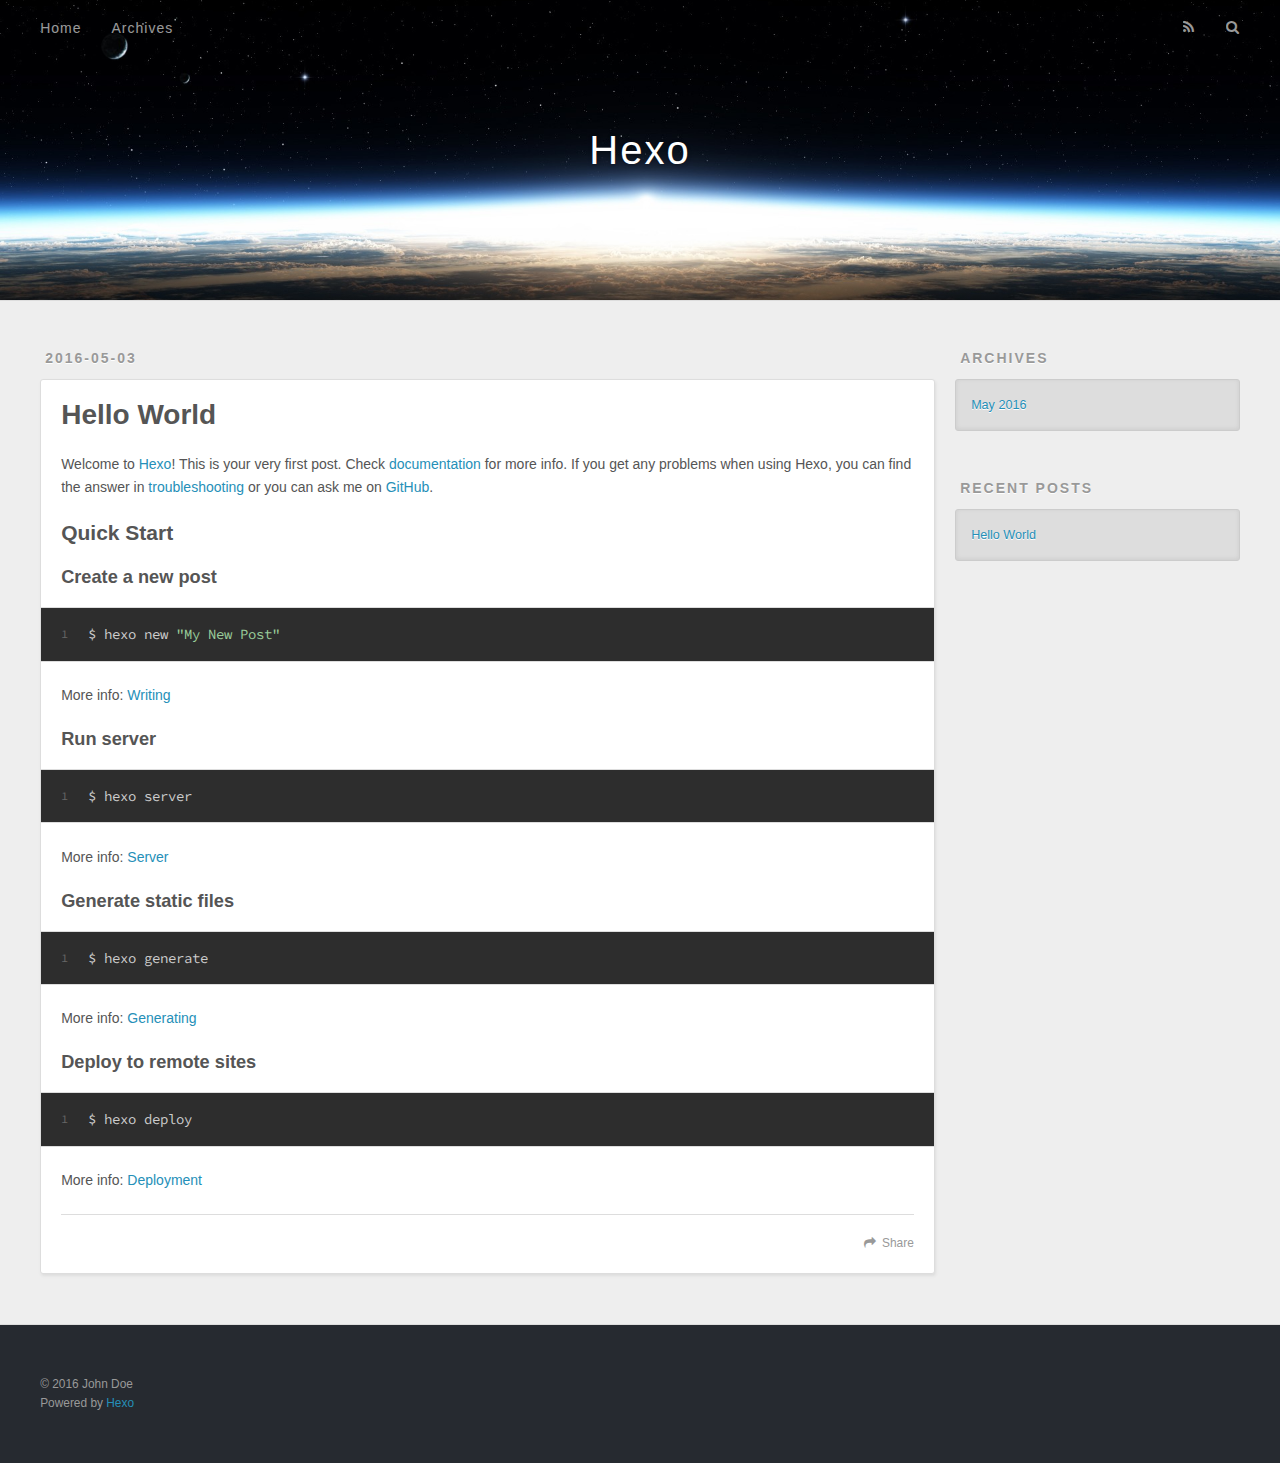
==== index.html @ de4b1669 "Site updated: 2016-05-03 13:38:06" ====
<!DOCTYPE html>
<html>
<head>
  <meta charset="utf-8">
  
  <title>Hexo</title>
  <meta name="viewport" content="width=device-width, initial-scale=1, maximum-scale=1">
  <meta name="description">
<meta property="og:type" content="website">
<meta property="og:title" content="Hexo">
<meta property="og:url" content="http://yoursite.com/index.html">
<meta property="og:site_name" content="Hexo">
<meta property="og:description">
<meta name="twitter:card" content="summary">
<meta name="twitter:title" content="Hexo">
<meta name="twitter:description">
  
    <link rel="alternate" href="/atom.xml" title="Hexo" type="application/atom+xml">
  
  
    <link rel="icon" href="/favicon.png">
  
  
    <link href="//fonts.googleapis.com/css?family=Source+Code+Pro" rel="stylesheet" type="text/css">
  
  <link rel="stylesheet" href="/css/style.css">
  

</head>

<body>
  <div id="container">
    <div id="wrap">
      <header id="header">
  <div id="banner"></div>
  <div id="header-outer" class="outer">
    <div id="header-title" class="inner">
      <h1 id="logo-wrap">
        <a href="/" id="logo">Hexo</a>
      </h1>
      
    </div>
    <div id="header-inner" class="inner">
      <nav id="main-nav">
        <a id="main-nav-toggle" class="nav-icon"></a>
        
          <a class="main-nav-link" href="/">Home</a>
        
          <a class="main-nav-link" href="/archives">Archives</a>
        
      </nav>
      <nav id="sub-nav">
        
          <a id="nav-rss-link" class="nav-icon" href="/atom.xml" title="RSS Feed"></a>
        
        <a id="nav-search-btn" class="nav-icon" title="Search"></a>
      </nav>
      <div id="search-form-wrap">
        <form action="//google.com/search" method="get" accept-charset="UTF-8" class="search-form"><input type="search" name="q" results="0" class="search-form-input" placeholder="Search"><button type="submit" class="search-form-submit">&#xF002;</button><input type="hidden" name="sitesearch" value="http://yoursite.com"></form>
      </div>
    </div>
  </div>
</header>
      <div class="outer">
        <section id="main">
  
    <article id="post-hello-world" class="article article-type-post" itemscope itemprop="blogPost">
  <div class="article-meta">
    <a href="/2016/05/03/hello-world/" class="article-date">
  <time datetime="2016-05-03T05:13:26.356Z" itemprop="datePublished">2016-05-03</time>
</a>
    
  </div>
  <div class="article-inner">
    
    
      <header class="article-header">
        
  
    <h1 itemprop="name">
      <a class="article-title" href="/2016/05/03/hello-world/">Hello World</a>
    </h1>
  

      </header>
    
    <div class="article-entry" itemprop="articleBody">
      
        <p>Welcome to <a href="https://hexo.io/" target="_blank" rel="external">Hexo</a>! This is your very first post. Check <a href="https://hexo.io/docs/" target="_blank" rel="external">documentation</a> for more info. If you get any problems when using Hexo, you can find the answer in <a href="https://hexo.io/docs/troubleshooting.html" target="_blank" rel="external">troubleshooting</a> or you can ask me on <a href="https://github.com/hexojs/hexo/issues" target="_blank" rel="external">GitHub</a>.</p>
<h2 id="Quick-Start"><a href="#Quick-Start" class="headerlink" title="Quick Start"></a>Quick Start</h2><h3 id="Create-a-new-post"><a href="#Create-a-new-post" class="headerlink" title="Create a new post"></a>Create a new post</h3><figure class="highlight bash"><table><tr><td class="gutter"><pre><span class="line">1</span><br></pre></td><td class="code"><pre><span class="line">$ hexo new <span class="string">"My New Post"</span></span><br></pre></td></tr></table></figure>
<p>More info: <a href="https://hexo.io/docs/writing.html" target="_blank" rel="external">Writing</a></p>
<h3 id="Run-server"><a href="#Run-server" class="headerlink" title="Run server"></a>Run server</h3><figure class="highlight bash"><table><tr><td class="gutter"><pre><span class="line">1</span><br></pre></td><td class="code"><pre><span class="line">$ hexo server</span><br></pre></td></tr></table></figure>
<p>More info: <a href="https://hexo.io/docs/server.html" target="_blank" rel="external">Server</a></p>
<h3 id="Generate-static-files"><a href="#Generate-static-files" class="headerlink" title="Generate static files"></a>Generate static files</h3><figure class="highlight bash"><table><tr><td class="gutter"><pre><span class="line">1</span><br></pre></td><td class="code"><pre><span class="line">$ hexo generate</span><br></pre></td></tr></table></figure>
<p>More info: <a href="https://hexo.io/docs/generating.html" target="_blank" rel="external">Generating</a></p>
<h3 id="Deploy-to-remote-sites"><a href="#Deploy-to-remote-sites" class="headerlink" title="Deploy to remote sites"></a>Deploy to remote sites</h3><figure class="highlight bash"><table><tr><td class="gutter"><pre><span class="line">1</span><br></pre></td><td class="code"><pre><span class="line">$ hexo deploy</span><br></pre></td></tr></table></figure>
<p>More info: <a href="https://hexo.io/docs/deployment.html" target="_blank" rel="external">Deployment</a></p>

      
    </div>
    <footer class="article-footer">
      <a data-url="http://yoursite.com/2016/05/03/hello-world/" data-id="cinr07ff50000b0r28ou598ho" class="article-share-link">Share</a>
      
      
    </footer>
  </div>
  
</article>


  

</section>
        
          <aside id="sidebar">
  
    

  
    

  
    
  
    
  <div class="widget-wrap">
    <h3 class="widget-title">Archives</h3>
    <div class="widget">
      <ul class="archive-list"><li class="archive-list-item"><a class="archive-list-link" href="/archives/2016/05/">May 2016</a></li></ul>
    </div>
  </div>


  
    
  <div class="widget-wrap">
    <h3 class="widget-title">Recent Posts</h3>
    <div class="widget">
      <ul>
        
          <li>
            <a href="/2016/05/03/hello-world/">Hello World</a>
          </li>
        
      </ul>
    </div>
  </div>

  
</aside>
        
      </div>
      <footer id="footer">
  
  <div class="outer">
    <div id="footer-info" class="inner">
      &copy; 2016 John Doe<br>
      Powered by <a href="http://hexo.io/" target="_blank">Hexo</a>
    </div>
  </div>
</footer>
    </div>
    <nav id="mobile-nav">
  
    <a href="/" class="mobile-nav-link">Home</a>
  
    <a href="/archives" class="mobile-nav-link">Archives</a>
  
</nav>
    

<script src="//ajax.googleapis.com/ajax/libs/jquery/2.0.3/jquery.min.js"></script>


  <link rel="stylesheet" href="/fancybox/jquery.fancybox.css">
  <script src="/fancybox/jquery.fancybox.pack.js"></script>


<script src="/js/script.js"></script>

  </div>
</body>
</html>
---- css/style.css ----
body {
  width: 100%;
}
body:before,
body:after {
  content: "";
  display: table;
}
body:after {
  clear: both;
}
html,
body,
div,
span,
applet,
object,
iframe,
h1,
h2,
h3,
h4,
h5,
h6,
p,
blockquote,
pre,
a,
abbr,
acronym,
address,
big,
cite,
code,
del,
dfn,
em,
img,
ins,
kbd,
q,
s,
samp,
small,
strike,
strong,
sub,
sup,
tt,
var,
dl,
dt,
dd,
ol,
ul,
li,
fieldset,
form,
label,
legend,
table,
caption,
tbody,
tfoot,
thead,
tr,
th,
td {
  margin: 0;
  padding: 0;
  border: 0;
  outline: 0;
  font-weight: inherit;
  font-style: inherit;
  font-family: inherit;
  font-size: 100%;
  vertical-align: baseline;
}
body {
  line-height: 1;
  color: #000;
  background: #fff;
}
ol,
ul {
  list-style: none;
}
table {
  border-collapse: separate;
  border-spacing: 0;
  vertical-align: middle;
}
caption,
th,
td {
  text-align: left;
  font-weight: normal;
  vertical-align: middle;
}
a img {
  border: none;
}
input,
button {
  margin: 0;
  padding: 0;
}
input::-moz-focus-inner,
button::-moz-focus-inner {
  border: 0;
  padding: 0;
}
@font-face {
  font-family: FontAwesome;
  font-style: normal;
  font-weight: normal;
  src: url("fonts/fontawesome-webfont.eot?v=#4.0.3");
  src: url("fonts/fontawesome-webfont.eot?#iefix&v=#4.0.3") format("embedded-opentype"), url("fonts/fontawesome-webfont.woff?v=#4.0.3") format("woff"), url("fonts/fontawesome-webfont.ttf?v=#4.0.3") format("truetype"), url("fonts/fontawesome-webfont.svg#fontawesomeregular?v=#4.0.3") format("svg");
}
html,
body,
#container {
  height: 100%;
}
body {
  background: #eee;
  font: 14px "Helvetica Neue", Helvetica, Arial, sans-serif;
  -webkit-text-size-adjust: 100%;
}
.outer {
  max-width: 1220px;
  margin: 0 auto;
  padding: 0 20px;
}
.outer:before,
.outer:after {
  content: "";
  display: table;
}
.outer:after {
  clear: both;
}
.inner {
  display: inline;
  float: left;
  width: 98.33333333333333%;
  margin: 0 0.833333333333333%;
}
.left,
.alignleft {
  float: left;
}
.right,
.alignright {
  float: right;
}
.clear {
  clear: both;
}
#container {
  position: relative;
}
.mobile-nav-on {
  overflow: hidden;
}
#wrap {
  height: 100%;
  width: 100%;
  position: absolute;
  top: 0;
  left: 0;
  -webkit-transition: 0.2s ease-out;
  -moz-transition: 0.2s ease-out;
  -ms-transition: 0.2s ease-out;
  transition: 0.2s ease-out;
  z-index: 1;
  background: #eee;
}
.mobile-nav-on #wrap {
  left: 280px;
}
@media screen and (min-width: 768px) {
  #main {
    display: inline;
    float: left;
    width: 73.33333333333333%;
    margin: 0 0.833333333333333%;
  }
}
.article-date,
.article-category-link,
.archive-year,
.widget-title {
  text-decoration: none;
  text-transform: uppercase;
  letter-spacing: 2px;
  color: #999;
  margin-bottom: 1em;
  margin-left: 5px;
  line-height: 1em;
  text-shadow: 0 1px #fff;
  font-weight: bold;
}
.article-inner,
.archive-article-inner {
  background: #fff;
  -webkit-box-shadow: 1px 2px 3px #ddd;
  box-shadow: 1px 2px 3px #ddd;
  border: 1px solid #ddd;
  -webkit-border-radius: 3px;
  border-radius: 3px;
}
.article-entry h1,
.widget h1 {
  font-size: 2em;
}
.article-entry h2,
.widget h2 {
  font-size: 1.5em;
}
.article-entry h3,
.widget h3 {
  font-size: 1.3em;
}
.article-entry h4,
.widget h4 {
  font-size: 1.2em;
}
.article-entry h5,
.widget h5 {
  font-size: 1em;
}
.article-entry h6,
.widget h6 {
  font-size: 1em;
  color: #999;
}
.article-entry hr,
.widget hr {
  border: 1px dashed #ddd;
}
.article-entry strong,
.widget strong {
  font-weight: bold;
}
.article-entry em,
.widget em,
.article-entry cite,
.widget cite {
  font-style: italic;
}
.article-entry sup,
.widget sup,
.article-entry sub,
.widget sub {
  font-size: 0.75em;
  line-height: 0;
  position: relative;
  vertical-align: baseline;
}
.article-entry sup,
.widget sup {
  top: -0.5em;
}
.article-entry sub,
.widget sub {
  bottom: -0.2em;
}
.article-entry small,
.widget small {
  font-size: 0.85em;
}
.article-entry acronym,
.widget acronym,
.article-entry abbr,
.widget abbr {
  border-bottom: 1px dotted;
}
.article-entry ul,
.widget ul,
.article-entry ol,
.widget ol,
.article-entry dl,
.widget dl {
  margin: 0 20px;
  line-height: 1.6em;
}
.article-entry ul ul,
.widget ul ul,
.article-entry ol ul,
.widget ol ul,
.article-entry ul ol,
.widget ul ol,
.article-entry ol ol,
.widget ol ol {
  margin-top: 0;
  margin-bottom: 0;
}
.article-entry ul,
.widget ul {
  list-style: disc;
}
.article-entry ol,
.widget ol {
  list-style: decimal;
}
.article-entry dt,
.widget dt {
  font-weight: bold;
}
#header {
  height: 300px;
  position: relative;
  border-bottom: 1px solid #ddd;
}
#header:before,
#header:after {
  content: "";
  position: absolute;
  left: 0;
  right: 0;
  height: 40px;
}
#header:before {
  top: 0;
  background: -webkit-linear-gradient(rgba(0,0,0,0.2), transparent);
  background: -moz-linear-gradient(rgba(0,0,0,0.2), transparent);
  background: -ms-linear-gradient(rgba(0,0,0,0.2), transparent);
  background: linear-gradient(rgba(0,0,0,0.2), transparent);
}
#header:after {
  bottom: 0;
  background: -webkit-linear-gradient(transparent, rgba(0,0,0,0.2));
  background: -moz-linear-gradient(transparent, rgba(0,0,0,0.2));
  background: -ms-linear-gradient(transparent, rgba(0,0,0,0.2));
  background: linear-gradient(transparent, rgba(0,0,0,0.2));
}
#header-outer {
  height: 100%;
  position: relative;
}
#header-inner {
  position: relative;
  overflow: hidden;
}
#banner {
  position: absolute;
  top: 0;
  left: 0;
  width: 100%;
  height: 100%;
  background: url("images/banner.jpg") center #000;
  -webkit-background-size: cover;
  -moz-background-size: cover;
  background-size: cover;
  z-index: -1;
}
#header-title {
  text-align: center;
  height: 40px;
  position: absolute;
  top: 50%;
  left: 0;
  margin-top: -20px;
}
#logo,
#subtitle {
  text-decoration: none;
  color: #fff;
  font-weight: 300;
  text-shadow: 0 1px 4px rgba(0,0,0,0.3);
}
#logo {
  font-size: 40px;
  line-height: 40px;
  letter-spacing: 2px;
}
#subtitle {
  font-size: 16px;
  line-height: 16px;
  letter-spacing: 1px;
}
#subtitle-wrap {
  margin-top: 16px;
}
#main-nav {
  float: left;
  margin-left: -15px;
}
.nav-icon,
.main-nav-link {
  float: left;
  color: #fff;
  opacity: 0.6;
  text-decoration: none;
  text-shadow: 0 1px rgba(0,0,0,0.2);
  -webkit-transition: opacity 0.2s;
  -moz-transition: opacity 0.2s;
  -ms-transition: opacity 0.2s;
  transition: opacity 0.2s;
  display: block;
  padding: 20px 15px;
}
.nav-icon:hover,
.main-nav-link:hover {
  opacity: 1;
}
.nav-icon {
  font-family: FontAwesome;
  text-align: center;
  font-size: 14px;
  width: 14px;
  height: 14px;
  padding: 20px 15px;
  position: relative;
  cursor: pointer;
}
.main-nav-link {
  font-weight: 300;
  letter-spacing: 1px;
}
@media screen and (max-width: 479px) {
  .main-nav-link {
    display: none;
  }
}
#main-nav-toggle {
  display: none;
}
#main-nav-toggle:before {
  content: "\f0c9";
}
@media screen and (max-width: 479px) {
  #main-nav-toggle {
    display: block;
  }
}
#sub-nav {
  float: right;
  margin-right: -15px;
}
#nav-rss-link:before {
  content: "\f09e";
}
#nav-search-btn:before {
  content: "\f002";
}
#search-form-wrap {
  position: absolute;
  top: 15px;
  width: 150px;
  height: 30px;
  right: -150px;
  opacity: 0;
  -webkit-transition: 0.2s ease-out;
  -moz-transition: 0.2s ease-out;
  -ms-transition: 0.2s ease-out;
  transition: 0.2s ease-out;
}
#search-form-wrap.on {
  opacity: 1;
  right: 0;
}
@media screen and (max-width: 479px) {
  #search-form-wrap {
    width: 100%;
    right: -100%;
  }
}
.search-form {
  position: absolute;
  top: 0;
  left: 0;
  right: 0;
  background: #fff;
  padding: 5px 15px;
  -webkit-border-radius: 15px;
  border-radius: 15px;
  -webkit-box-shadow: 0 0 10px rgba(0,0,0,0.3);
  box-shadow: 0 0 10px rgba(0,0,0,0.3);
}
.search-form-input {
  border: none;
  background: none;
  color: #555;
  width: 100%;
  font: 13px "Helvetica Neue", Helvetica, Arial, sans-serif;
  outline: none;
}
.search-form-input::-webkit-search-results-decoration,
.search-form-input::-webkit-search-cancel-button {
  -webkit-appearance: none;
}
.search-form-submit {
  position: absolute;
  top: 50%;
  right: 10px;
  margin-top: -7px;
  font: 13px FontAwesome;
  border: none;
  background: none;
  color: #bbb;
  cursor: pointer;
}
.search-form-submit:hover,
.search-form-submit:focus {
  color: #777;
}
.article {
  margin: 50px 0;
}
.article-inner {
  overflow: hidden;
}
.article-meta:before,
.article-meta:after {
  content: "";
  display: table;
}
.article-meta:after {
  clear: both;
}
.article-date {
  float: left;
}
.article-category {
  float: left;
  line-height: 1em;
  color: #ccc;
  text-shadow: 0 1px #fff;
  margin-left: 8px;
}
.article-category:before {
  content: "\2022";
}
.article-category-link {
  margin: 0 12px 1em;
}
.article-header {
  padding: 20px 20px 0;
}
.article-title {
  text-decoration: none;
  font-size: 2em;
  font-weight: bold;
  color: #555;
  line-height: 1.1em;
  -webkit-transition: color 0.2s;
  -moz-transition: color 0.2s;
  -ms-transition: color 0.2s;
  transition: color 0.2s;
}
a.article-title:hover {
  color: #258fb8;
}
.article-entry {
  color: #555;
  padding: 0 20px;
}
.article-entry:before,
.article-entry:after {
  content: "";
  display: table;
}
.article-entry:after {
  clear: both;
}
.article-entry p,
.article-entry table {
  line-height: 1.6em;
  margin: 1.6em 0;
}
.article-entry h1,
.article-entry h2,
.article-entry h3,
.article-entry h4,
.article-entry h5,
.article-entry h6 {
  font-weight: bold;
}
.article-entry h1,
.article-entry h2,
.article-entry h3,
.article-entry h4,
.article-entry h5,
.article-entry h6 {
  line-height: 1.1em;
  margin: 1.1em 0;
}
.article-entry a {
  color: #258fb8;
  text-decoration: none;
}
.article-entry a:hover {
  text-decoration: underline;
}
.article-entry ul,
.article-entry ol,
.article-entry dl {
  margin-top: 1.6em;
  margin-bottom: 1.6em;
}
.article-entry img,
.article-entry video {
  max-width: 100%;
  height: auto;
  display: block;
  margin: auto;
}
.article-entry iframe {
  border: none;
}
.article-entry table {
  width: 100%;
  border-collapse: collapse;
  border-spacing: 0;
}
.article-entry th {
  font-weight: bold;
  border-bottom: 3px solid #ddd;
  padding-bottom: 0.5em;
}
.article-entry td {
  border-bottom: 1px solid #ddd;
  padding: 10px 0;
}
.article-entry blockquote {
  font-family: Georgia, "Times New Roman", serif;
  font-size: 1.4em;
  margin: 1.6em 20px;
  text-align: center;
}
.article-entry blockquote footer {
  font-size: 14px;
  margin: 1.6em 0;
  font-family: "Helvetica Neue", Helvetica, Arial, sans-serif;
}
.article-entry blockquote footer cite:before {
  content: "—";
  padding: 0 0.5em;
}
.article-entry .pullquote {
  text-align: left;
  width: 45%;
  margin: 0;
}
.article-entry .pullquote.left {
  margin-left: 0.5em;
  margin-right: 1em;
}
.article-entry .pullquote.right {
  margin-right: 0.5em;
  margin-left: 1em;
}
.article-entry .caption {
  color: #999;
  display: block;
  font-size: 0.9em;
  margin-top: 0.5em;
  position: relative;
  text-align: center;
}
.article-entry .video-container {
  position: relative;
  padding-top: 56.25%;
  height: 0;
  overflow: hidden;
}
.article-entry .video-container iframe,
.article-entry .video-container object,
.article-entry .video-container embed {
  position: absolute;
  top: 0;
  left: 0;
  width: 100%;
  height: 100%;
  margin-top: 0;
}
.article-more-link a {
  display: inline-block;
  line-height: 1em;
  padding: 6px 15px;
  -webkit-border-radius: 15px;
  border-radius: 15px;
  background: #eee;
  color: #999;
  text-shadow: 0 1px #fff;
  text-decoration: none;
}
.article-more-link a:hover {
  background: #258fb8;
  color: #fff;
  text-decoration: none;
  text-shadow: 0 1px #1e7293;
}
.article-footer {
  font-size: 0.85em;
  line-height: 1.6em;
  border-top: 1px solid #ddd;
  padding-top: 1.6em;
  margin: 0 20px 20px;
}
.article-footer:before,
.article-footer:after {
  content: "";
  display: table;
}
.article-footer:after {
  clear: both;
}
.article-footer a {
  color: #999;
  text-decoration: none;
}
.article-footer a:hover {
  color: #555;
}
.article-tag-list-item {
  float: left;
  margin-right: 10px;
}
.article-tag-list-link:before {
  content: "#";
}
.article-comment-link {
  float: right;
}
.article-comment-link:before {
  content: "\f075";
  font-family: FontAwesome;
  padding-right: 8px;
}
.article-share-link {
  cursor: pointer;
  float: right;
  margin-left: 20px;
}
.article-share-link:before {
  content: "\f064";
  font-family: FontAwesome;
  padding-right: 6px;
}
#article-nav {
  position: relative;
}
#article-nav:before,
#article-nav:after {
  content: "";
  display: table;
}
#article-nav:after {
  clear: both;
}
@media screen and (min-width: 768px) {
  #article-nav {
    margin: 50px 0;
  }
  #article-nav:before {
    width: 8px;
    height: 8px;
    position: absolute;
    top: 50%;
    left: 50%;
    margin-top: -4px;
    margin-left: -4px;
    content: "";
    -webkit-border-radius: 50%;
    border-radius: 50%;
    background: #ddd;
    -webkit-box-shadow: 0 1px 2px #fff;
    box-shadow: 0 1px 2px #fff;
  }
}
.article-nav-link-wrap {
  text-decoration: none;
  text-shadow: 0 1px #fff;
  color: #999;
  -webkit-box-sizing: border-box;
  -moz-box-sizing: border-box;
  box-sizing: border-box;
  margin-top: 50px;
  text-align: center;
  display: block;
}
.article-nav-link-wrap:hover {
  color: #555;
}
@media screen and (min-width: 768px) {
  .article-nav-link-wrap {
    width: 50%;
    margin-top: 0;
  }
}
@media screen and (min-width: 768px) {
  #article-nav-newer {
    float: left;
    text-align: right;
    padding-right: 20px;
  }
}
@media screen and (min-width: 768px) {
  #article-nav-older {
    float: right;
    text-align: left;
    padding-left: 20px;
  }
}
.article-nav-caption {
  text-transform: uppercase;
  letter-spacing: 2px;
  color: #ddd;
  line-height: 1em;
  font-weight: bold;
}
#article-nav-newer .article-nav-caption {
  margin-right: -2px;
}
.article-nav-title {
  font-size: 0.85em;
  line-height: 1.6em;
  margin-top: 0.5em;
}
.article-share-box {
  position: absolute;
  display: none;
  background: #fff;
  -webkit-box-shadow: 1px 2px 10px rgba(0,0,0,0.2);
  box-shadow: 1px 2px 10px rgba(0,0,0,0.2);
  -webkit-border-radius: 3px;
  border-radius: 3px;
  margin-left: -145px;
  overflow: hidden;
  z-index: 1;
}
.article-share-box.on {
  display: block;
}
.article-share-input {
  width: 100%;
  background: none;
  -webkit-box-sizing: border-box;
  -moz-box-sizing: border-box;
  box-sizing: border-box;
  font: 14px "Helvetica Neue", Helvetica, Arial, sans-serif;
  padding: 0 15px;
  color: #555;
  outline: none;
  border: 1px solid #ddd;
  -webkit-border-radius: 3px 3px 0 0;
  border-radius: 3px 3px 0 0;
  height: 36px;
  line-height: 36px;
}
.article-share-links {
  background: #eee;
}
.article-share-links:before,
.article-share-links:after {
  content: "";
  display: table;
}
.article-share-links:after {
  clear: both;
}
.article-share-twitter,
.article-share-facebook,
.article-share-pinterest,
.article-share-google {
  width: 50px;
  height: 36px;
  display: block;
  float: left;
  position: relative;
  color: #999;
  text-shadow: 0 1px #fff;
}
.article-share-twitter:before,
.article-share-facebook:before,
.article-share-pinterest:before,
.article-share-google:before {
  font-size: 20px;
  font-family: FontAwesome;
  width: 20px;
  height: 20px;
  position: absolute;
  top: 50%;
  left: 50%;
  margin-top: -10px;
  margin-left: -10px;
  text-align: center;
}
.article-share-twitter:hover,
.article-share-facebook:hover,
.article-share-pinterest:hover,
.article-share-google:hover {
  color: #fff;
}
.article-share-twitter:before {
  content: "\f099";
}
.article-share-twitter:hover {
  background: #00aced;
  text-shadow: 0 1px #008abe;
}
.article-share-facebook:before {
  content: "\f09a";
}
.article-share-facebook:hover {
  background: #3b5998;
  text-shadow: 0 1px #2f477a;
}
.article-share-pinterest:before {
  content: "\f0d2";
}
.article-share-pinterest:hover {
  background: #cb2027;
  text-shadow: 0 1px #a21a1f;
}
.article-share-google:before {
  content: "\f0d5";
}
.article-share-google:hover {
  background: #dd4b39;
  text-shadow: 0 1px #be3221;
}
.article-gallery {
  background: #000;
  position: relative;
}
.article-gallery-photos {
  position: relative;
  overflow: hidden;
}
.article-gallery-img {
  display: none;
  max-width: 100%;
}
.article-gallery-img:first-child {
  display: block;
}
.article-gallery-img.loaded {
  position: absolute;
  display: block;
}
.article-gallery-img img {
  display: block;
  max-width: 100%;
  margin: 0 auto;
}
#comments {
  background: #fff;
  -webkit-box-shadow: 1px 2px 3px #ddd;
  box-shadow: 1px 2px 3px #ddd;
  padding: 20px;
  border: 1px solid #ddd;
  -webkit-border-radius: 3px;
  border-radius: 3px;
  margin: 50px 0;
}
#comments a {
  color: #258fb8;
}
.archives-wrap {
  margin: 50px 0;
}
.archives:before,
.archives:after {
  content: "";
  display: table;
}
.archives:after {
  clear: both;
}
.archive-year-wrap {
  margin-bottom: 1em;
}
.archives {
  -webkit-column-gap: 10px;
  -moz-column-gap: 10px;
  column-gap: 10px;
}
@media screen and (min-width: 480px) and (max-width: 767px) {
  .archives {
    -webkit-column-count: 2;
    -moz-column-count: 2;
    column-count: 2;
  }
}
@media screen and (min-width: 768px) {
  .archives {
    -webkit-column-count: 3;
    -moz-column-count: 3;
    column-count: 3;
  }
}
.archive-article {
  -webkit-column-break-inside: avoid;
  page-break-inside: avoid;
  overflow: hidden;
  break-inside: avoid-column;
}
.archive-article-inner {
  padding: 10px;
  margin-bottom: 15px;
}
.archive-article-title {
  text-decoration: none;
  font-weight: bold;
  color: #555;
  -webkit-transition: color 0.2s;
  -moz-transition: color 0.2s;
  -ms-transition: color 0.2s;
  transition: color 0.2s;
  line-height: 1.6em;
}
.archive-article-title:hover {
  color: #258fb8;
}
.archive-article-footer {
  margin-top: 1em;
}
.archive-article-date {
  color: #999;
  text-decoration: none;
  font-size: 0.85em;
  line-height: 1em;
  margin-bottom: 0.5em;
  display: block;
}
#page-nav {
  margin: 50px auto;
  background: #fff;
  -webkit-box-shadow: 1px 2px 3px #ddd;
  box-shadow: 1px 2px 3px #ddd;
  border: 1px solid #ddd;
  -webkit-border-radius: 3px;
  border-radius: 3px;
  text-align: center;
  color: #999;
  overflow: hidden;
}
#page-nav:before,
#page-nav:after {
  content: "";
  display: table;
}
#page-nav:after {
  clear: both;
}
#page-nav a,
#page-nav span {
  padding: 10px 20px;
  line-height: 1;
  height: 2ex;
}
#page-nav a {
  color: #999;
  text-decoration: none;
}
#page-nav a:hover {
  background: #999;
  color: #fff;
}
#page-nav .prev {
  float: left;
}
#page-nav .next {
  float: right;
}
#page-nav .page-number {
  display: inline-block;
}
@media screen and (max-width: 479px) {
  #page-nav .page-number {
    display: none;
  }
}
#page-nav .current {
  color: #555;
  font-weight: bold;
}
#page-nav .space {
  color: #ddd;
}
#footer {
  background: #262a30;
  padding: 50px 0;
  border-top: 1px solid #ddd;
  color: #999;
}
#footer a {
  color: #258fb8;
  text-decoration: none;
}
#footer a:hover {
  text-decoration: underline;
}
#footer-info {
  line-height: 1.6em;
  font-size: 0.85em;
}
.article-entry pre,
.article-entry .highlight {
  background: #2d2d2d;
  margin: 0 -20px;
  padding: 15px 20px;
  border-style: solid;
  border-color: #ddd;
  border-width: 1px 0;
  overflow: auto;
  color: #ccc;
  line-height: 22.400000000000002px;
}
.article-entry .highlight .gutter pre,
.article-entry .gist .gist-file .gist-data .line-numbers {
  color: #666;
  font-size: 0.85em;
}
.article-entry pre,
.article-entry code {
  font-family: "Source Code Pro", Consolas, Monaco, Menlo, Consolas, monospace;
}
.article-entry code {
  background: #eee;
  text-shadow: 0 1px #fff;
  padding: 0 0.3em;
}
.article-entry pre code {
  background: none;
  text-shadow: none;
  padding: 0;
}
.article-entry .highlight pre {
  border: none;
  margin: 0;
  padding: 0;
}
.article-entry .highlight table {
  margin: 0;
  width: auto;
}
.article-entry .highlight td {
  border: none;
  padding: 0;
}
.article-entry .highlight figcaption {
  font-size: 0.85em;
  color: #999;
  line-height: 1em;
  margin-bottom: 1em;
}
.article-entry .highlight figcaption:before,
.article-entry .highlight figcaption:after {
  content: "";
  display: table;
}
.article-entry .highlight figcaption:after {
  clear: both;
}
.article-entry .highlight figcaption a {
  float: right;
}
.article-entry .highlight .gutter pre {
  text-align: right;
  padding-right: 20px;
}
.article-entry .highlight .line {
  height: 22.400000000000002px;
}
.article-entry .highlight .line.marked {
  background: #515151;
}
.article-entry .gist {
  margin: 0 -20px;
  border-style: solid;
  border-color: #ddd;
  border-width: 1px 0;
  background: #2d2d2d;
  padding: 15px 20px 15px 0;
}
.article-entry .gist .gist-file {
  border: none;
  font-family: "Source Code Pro", Consolas, Monaco, Menlo, Consolas, monospace;
  margin: 0;
}
.article-entry .gist .gist-file .gist-data {
  background: none;
  border: none;
}
.article-entry .gist .gist-file .gist-data .line-numbers {
  background: none;
  border: none;
  padding: 0 20px 0 0;
}
.article-entry .gist .gist-file .gist-data .line-data {
  padding: 0 !important;
}
.article-entry .gist .gist-file .highlight {
  margin: 0;
  padding: 0;
  border: none;
}
.article-entry .gist .gist-file .gist-meta {
  background: #2d2d2d;
  color: #999;
  font: 0.85em "Helvetica Neue", Helvetica, Arial, sans-serif;
  text-shadow: 0 0;
  padding: 0;
  margin-top: 1em;
  margin-left: 20px;
}
.article-entry .gist .gist-file .gist-meta a {
  color: #258fb8;
  font-weight: normal;
}
.article-entry .gist .gist-file .gist-meta a:hover {
  text-decoration: underline;
}
pre .comment,
pre .title {
  color: #999;
}
pre .variable,
pre .attribute,
pre .tag,
pre .regexp,
pre .ruby .constant,
pre .xml .tag .title,
pre .xml .pi,
pre .xml .doctype,
pre .html .doctype,
pre .css .id,
pre .css .class,
pre .css .pseudo {
  color: #f2777a;
}
pre .number,
pre .preprocessor,
pre .built_in,
pre .literal,
pre .params,
pre .constant {
  color: #f99157;
}
pre .class,
pre .ruby .class .title,
pre .css .rules .attribute {
  color: #9c9;
}
pre .string,
pre .value,
pre .inheritance,
pre .header,
pre .ruby .symbol,
pre .xml .cdata {
  color: #9c9;
}
pre .css .hexcolor {
  color: #6cc;
}
pre .function,
pre .python .decorator,
pre .python .title,
pre .ruby .function .title,
pre .ruby .title .keyword,
pre .perl .sub,
pre .javascript .title,
pre .coffeescript .title {
  color: #69c;
}
pre .keyword,
pre .javascript .function {
  color: #c9c;
}
@media screen and (max-width: 479px) {
  #mobile-nav {
    position: absolute;
    top: 0;
    left: 0;
    width: 280px;
    height: 100%;
    background: #191919;
    border-right: 1px solid #fff;
  }
}
@media screen and (max-width: 479px) {
  .mobile-nav-link {
    display: block;
    color: #999;
    text-decoration: none;
    padding: 15px 20px;
    font-weight: bold;
  }
  .mobile-nav-link:hover {
    color: #fff;
  }
}
@media screen and (min-width: 768px) {
  #sidebar {
    display: inline;
    float: left;
    width: 23.333333333333332%;
    margin: 0 0.833333333333333%;
  }
}
.widget-wrap {
  margin: 50px 0;
}
.widget {
  color: #777;
  text-shadow: 0 1px #fff;
  background: #ddd;
  -webkit-box-shadow: 0 -1px 4px #ccc inset;
  box-shadow: 0 -1px 4px #ccc inset;
  border: 1px solid #ccc;
  padding: 15px;
  -webkit-border-radius: 3px;
  border-radius: 3px;
}
.widget a {
  color: #258fb8;
  text-decoration: none;
}
.widget a:hover {
  text-decoration: underline;
}
.widget ul ul,
.widget ol ul,
.widget dl ul,
.widget ul ol,
.widget ol ol,
.widget dl ol,
.widget ul dl,
.widget ol dl,
.widget dl dl {
  margin-left: 15px;
  list-style: disc;
}
.widget {
  line-height: 1.6em;
  word-wrap: break-word;
  font-size: 0.9em;
}
.widget ul,
.widget ol {
  list-style: none;
  margin: 0;
}
.widget ul ul,
.widget ol ul,
.widget ul ol,
.widget ol ol {
  margin: 0 20px;
}
.widget ul ul,
.widget ol ul {
  list-style: disc;
}
.widget ul ol,
.widget ol ol {
  list-style: decimal;
}
.category-list-count,
.tag-list-count,
.archive-list-count {
  padding-left: 5px;
  color: #999;
  font-size: 0.85em;
}
.category-list-count:before,
.tag-list-count:before,
.archive-list-count:before {
  content: "(";
}
.category-list-count:after,
.tag-list-count:after,
.archive-list-count:after {
  content: ")";
}
.tagcloud a {
  margin-right: 5px;
  display: inline-block;
}
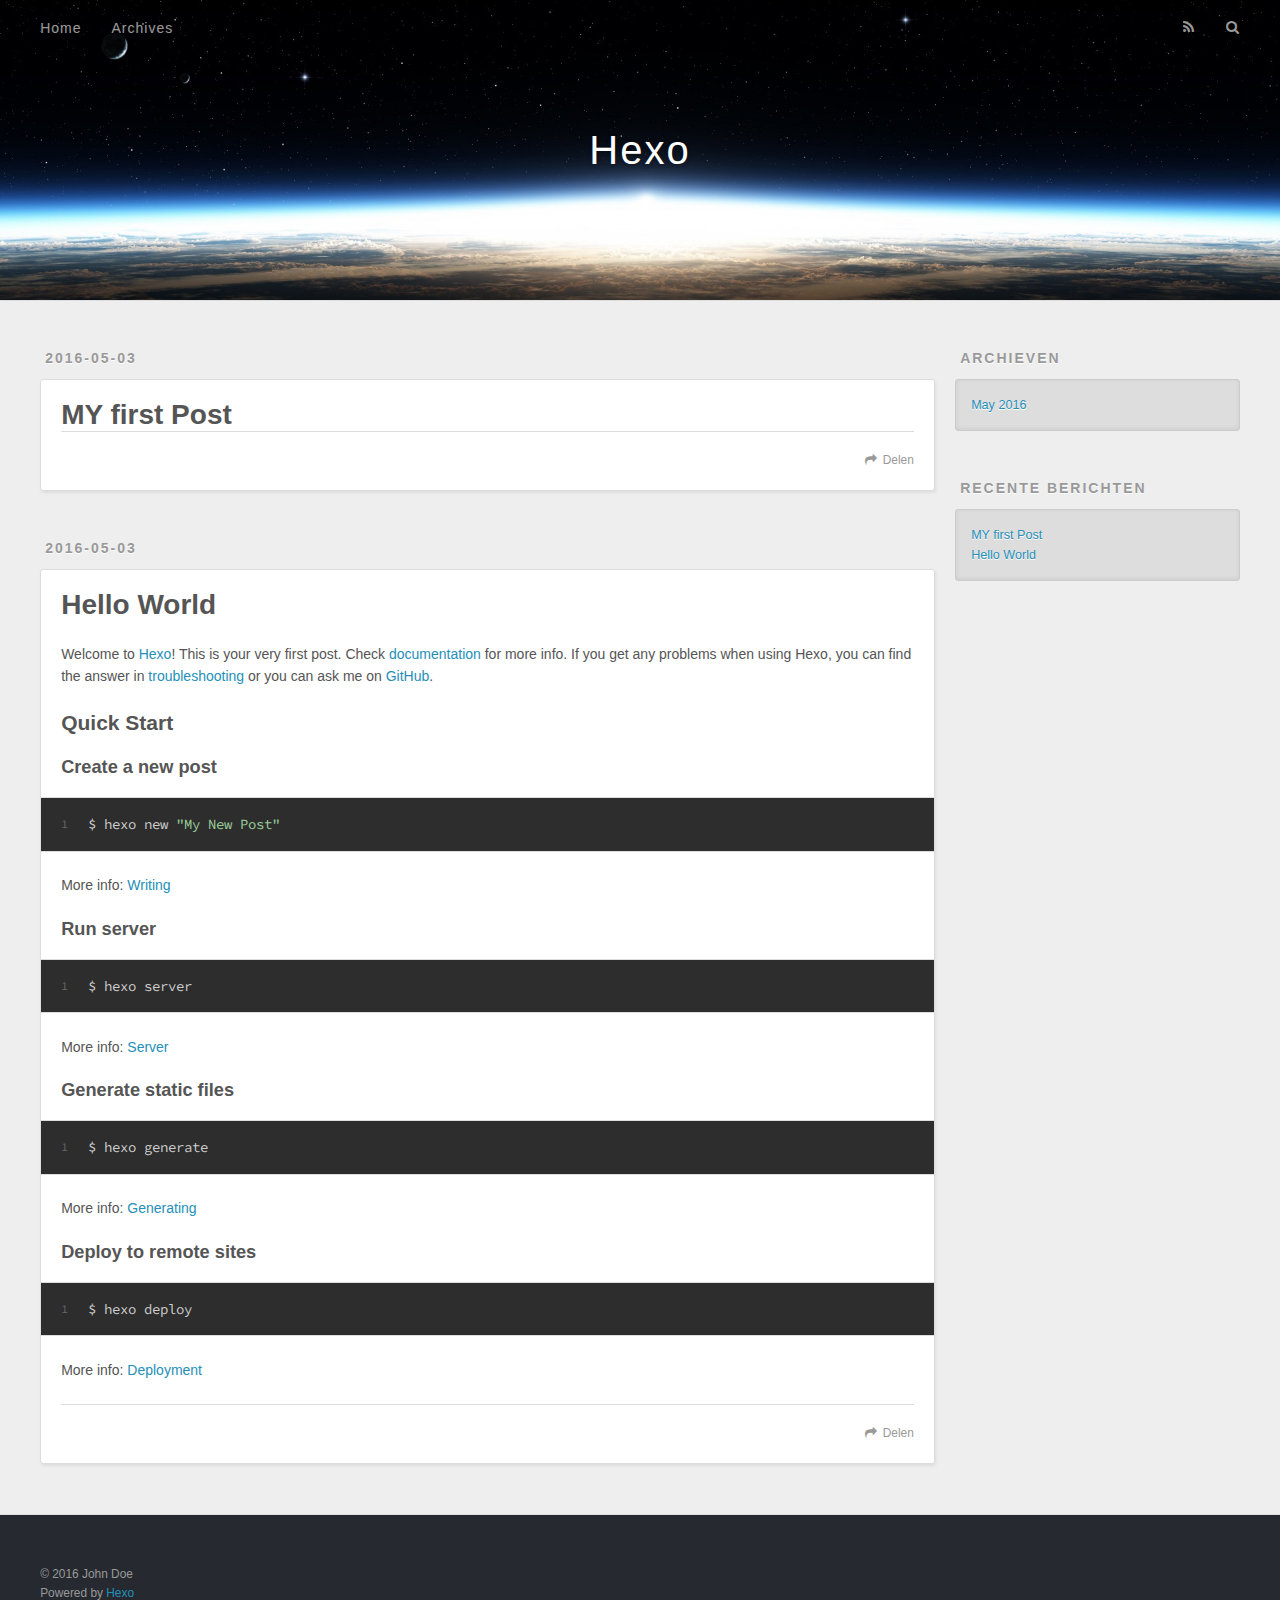
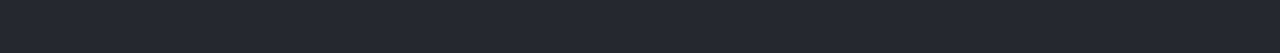
==== commit e278d223: "Site updated: 2016-05-03 14:15:59" ====
--- a/index.html
+++ b/index.html
@@ -53,7 +53,7 @@
         
           <a id="nav-rss-link" class="nav-icon" href="/atom.xml" title="RSS Feed"></a>
         
-        <a id="nav-search-btn" class="nav-icon" title="Search"></a>
+        <a id="nav-search-btn" class="nav-icon" title="Zoeken"></a>
       </nav>
       <div id="search-form-wrap">
         <form action="//google.com/search" method="get" accept-charset="UTF-8" class="search-form"><input type="search" name="q" results="0" class="search-form-input" placeholder="Search"><button type="submit" class="search-form-submit">&#xF002;</button><input type="hidden" name="sitesearch" value="http://yoursite.com"></form>
@@ -63,6 +63,42 @@
 </header>
       <div class="outer">
         <section id="main">
+  
+    <article id="post-MY-first-Post" class="article article-type-post" itemscope itemprop="blogPost">
+  <div class="article-meta">
+    <a href="/2016/05/03/MY-first-Post/" class="article-date">
+  <time datetime="2016-05-03T06:15:20.000Z" itemprop="datePublished">2016-05-03</time>
+</a>
+    
+  </div>
+  <div class="article-inner">
+    
+    
+      <header class="article-header">
+        
+  
+    <h1 itemprop="name">
+      <a class="article-title" href="/2016/05/03/MY-first-Post/">MY first Post</a>
+    </h1>
+  
+
+      </header>
+    
+    <div class="article-entry" itemprop="articleBody">
+      
+        
+      
+    </div>
+    <footer class="article-footer">
+      <a data-url="http://yoursite.com/2016/05/03/MY-first-Post/" data-id="cinr1k63d0000rsr22p5twsjl" class="article-share-link">Delen</a>
+      
+      
+    </footer>
+  </div>
+  
+</article>
+
+
   
     <article id="post-hello-world" class="article article-type-post" itemscope itemprop="blogPost">
   <div class="article-meta">
@@ -99,7 +135,7 @@
       
     </div>
     <footer class="article-footer">
-      <a data-url="http://yoursite.com/2016/05/03/hello-world/" data-id="cinr07ff50000b0r28ou598ho" class="article-share-link">Share</a>
+      <a data-url="http://yoursite.com/2016/05/03/hello-world/" data-id="cinr1k63d0001rsr2m9knixsx" class="article-share-link">Delen</a>
       
       
     </footer>
@@ -124,7 +160,7 @@
   
     
   <div class="widget-wrap">
-    <h3 class="widget-title">Archives</h3>
+    <h3 class="widget-title">Archieven</h3>
     <div class="widget">
       <ul class="archive-list"><li class="archive-list-item"><a class="archive-list-link" href="/archives/2016/05/">May 2016</a></li></ul>
     </div>
@@ -134,9 +170,13 @@
   
     
   <div class="widget-wrap">
-    <h3 class="widget-title">Recent Posts</h3>
+    <h3 class="widget-title">Recente berichten</h3>
     <div class="widget">
       <ul>
+        
+          <li>
+            <a href="/2016/05/03/MY-first-Post/">MY first Post</a>
+          </li>
         
           <li>
             <a href="/2016/05/03/hello-world/">Hello World</a>
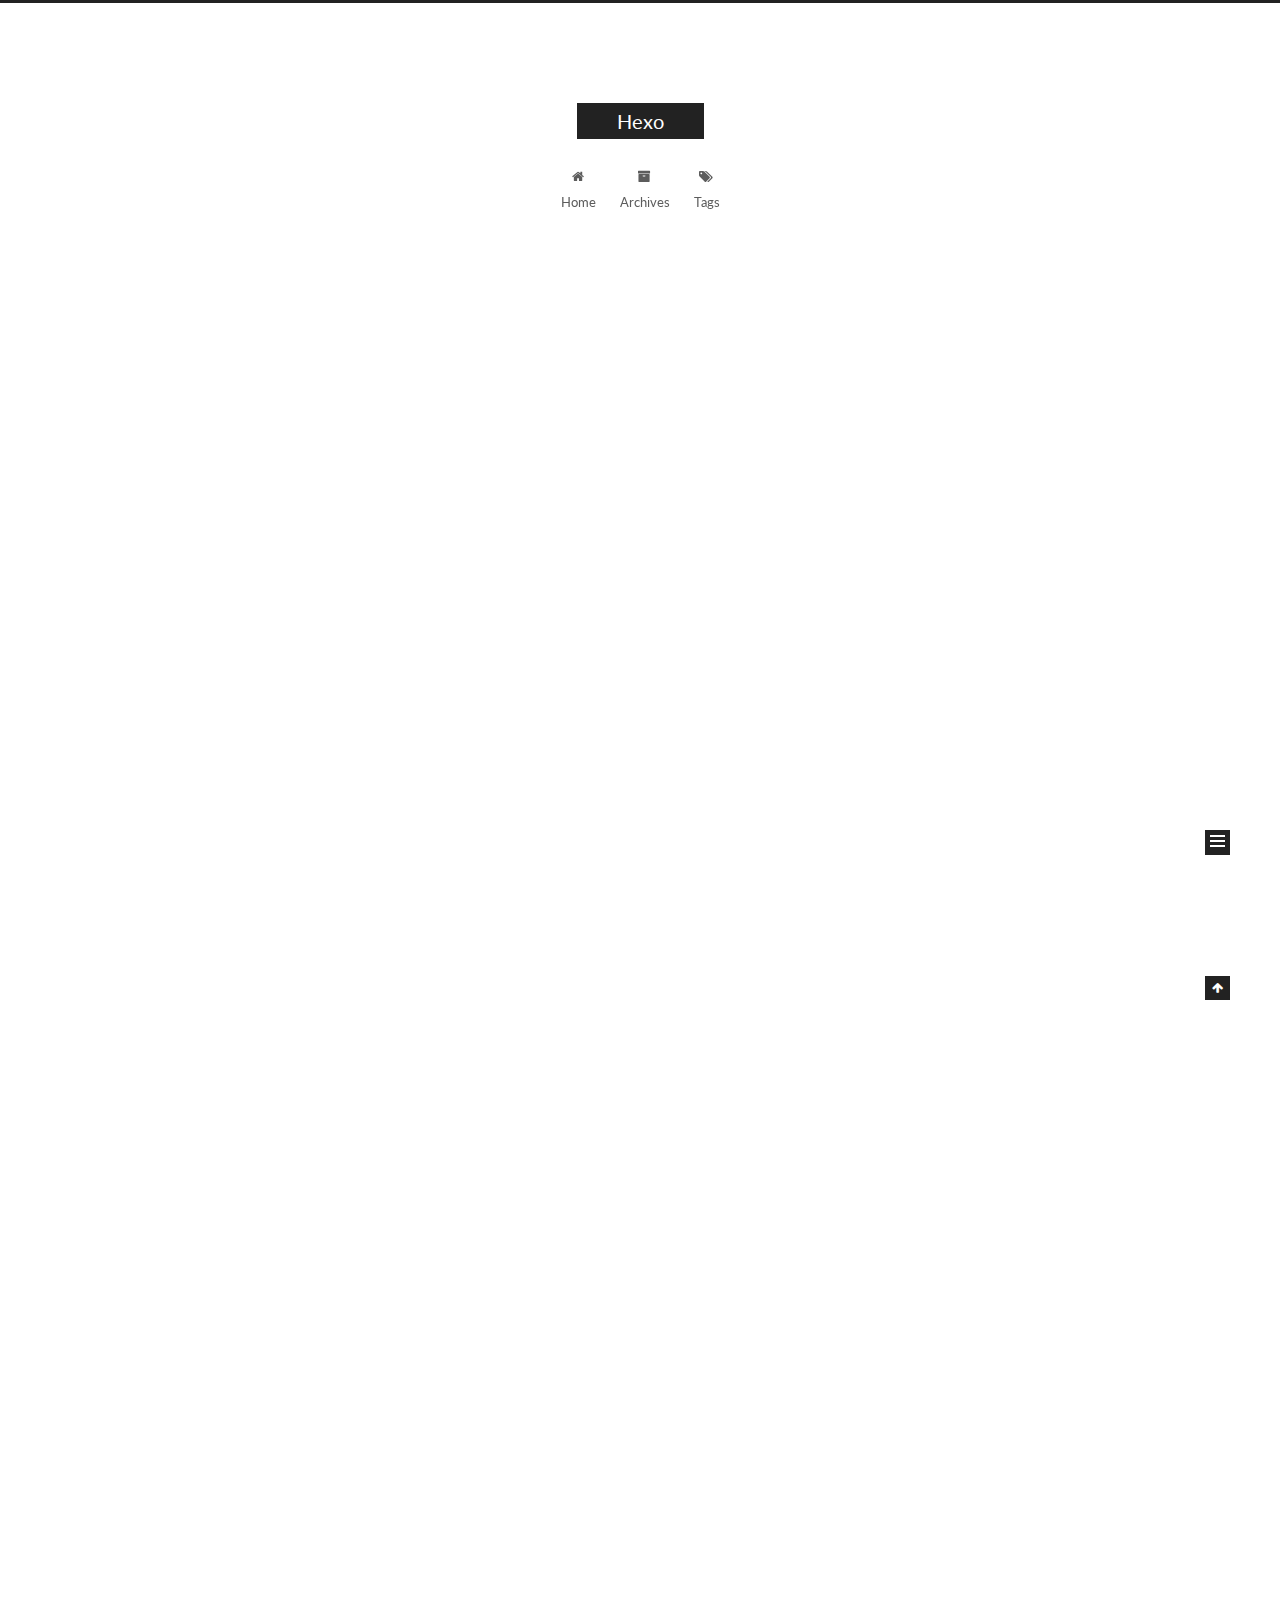
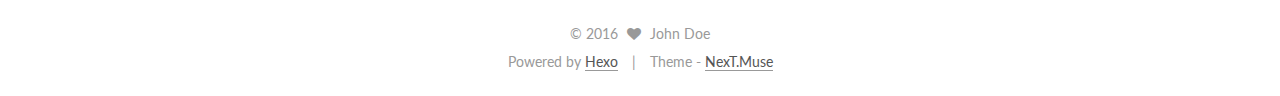
==== commit 7814f8a9: "Site updated: 2016-05-06 11:45:56" ====
--- a/index.html
+++ b/index.html
@@ -1,11 +1,90 @@
-<!DOCTYPE html>
-<html>
+<!doctype html>
+
+
+
+  
+
+
+<html class="theme-next muse use-motion">
 <head>
-  <meta charset="utf-8">
-  
-  <title>Hexo</title>
-  <meta name="viewport" content="width=device-width, initial-scale=1, maximum-scale=1">
-  <meta name="description">
+  <meta charset="UTF-8"/>
+<meta http-equiv="X-UA-Compatible" content="IE=edge,chrome=1" />
+<meta name="viewport" content="width=device-width, initial-scale=1, maximum-scale=1"/>
+
+
+
+<meta http-equiv="Cache-Control" content="no-transform" />
+<meta http-equiv="Cache-Control" content="no-siteapp" />
+
+
+
+
+
+
+
+
+
+
+
+
+  
+  
+  <link href="/vendors/fancybox/source/jquery.fancybox.css?v=2.1.5" rel="stylesheet" type="text/css" />
+
+
+
+
+  
+  
+  
+  
+
+  
+    
+    
+  
+
+  
+
+  
+
+  
+
+  
+
+  
+    
+    
+    <link href="//fonts.googleapis.com/css?family=Lato:300,300italic,400,400italic,700,700italic&subset=latin,latin-ext" rel="stylesheet" type="text/css">
+  
+
+
+
+
+
+
+<link href="/vendors/font-awesome/css/font-awesome.min.css?v=4.4.0" rel="stylesheet" type="text/css" />
+
+<link href="/css/main.css?v=5.0.1" rel="stylesheet" type="text/css" />
+
+
+  <meta name="keywords" content="Hexo, NexT" />
+
+
+
+
+
+
+
+
+  <link rel="shortcut icon" type="image/x-icon" href="/favicon.ico?v=5.0.1" />
+
+
+
+
+
+
+<meta name="description">
 <meta property="og:type" content="website">
 <meta property="og:title" content="Hexo">
 <meta property="og:url" content="http://yoursite.com/index.html">
@@ -14,115 +93,284 @@
 <meta name="twitter:card" content="summary">
 <meta name="twitter:title" content="Hexo">
 <meta name="twitter:description">
-  
-    <link rel="alternate" href="/atom.xml" title="Hexo" type="application/atom+xml">
-  
-  
-    <link rel="icon" href="/favicon.png">
-  
-  
-    <link href="//fonts.googleapis.com/css?family=Source+Code+Pro" rel="stylesheet" type="text/css">
-  
-  <link rel="stylesheet" href="/css/style.css">
-  
-
+
+
+
+<script type="text/javascript" id="hexo.configuration">
+  var NexT = window.NexT || {};
+  var CONFIG = {
+    scheme: 'Muse',
+    sidebar: {"position":"left","display":"post"},
+    fancybox: true,
+    motion: true,
+    duoshuo: {
+      userId: 0,
+      author: 'Author'
+    }
+  };
+</script>
+
+  <title> Hexo </title>
 </head>
 
-<body>
-  <div id="container">
-    <div id="wrap">
-      <header id="header">
-  <div id="banner"></div>
-  <div id="header-outer" class="outer">
-    <div id="header-title" class="inner">
-      <h1 id="logo-wrap">
-        <a href="/" id="logo">Hexo</a>
-      </h1>
-      
-    </div>
-    <div id="header-inner" class="inner">
-      <nav id="main-nav">
-        <a id="main-nav-toggle" class="nav-icon"></a>
-        
-          <a class="main-nav-link" href="/">Home</a>
-        
-          <a class="main-nav-link" href="/archives">Archives</a>
-        
-      </nav>
-      <nav id="sub-nav">
-        
-          <a id="nav-rss-link" class="nav-icon" href="/atom.xml" title="RSS Feed"></a>
-        
-        <a id="nav-search-btn" class="nav-icon" title="Zoeken"></a>
-      </nav>
-      <div id="search-form-wrap">
-        <form action="//google.com/search" method="get" accept-charset="UTF-8" class="search-form"><input type="search" name="q" results="0" class="search-form-input" placeholder="Search"><button type="submit" class="search-form-submit">&#xF002;</button><input type="hidden" name="sitesearch" value="http://yoursite.com"></form>
-      </div>
-    </div>
+<body itemscope itemtype="http://schema.org/WebPage" lang="">
+
+  
+
+
+
+
+
+
+
+
+
+
+  
+  
+    
+  
+
+  <div class="container one-collumn sidebar-position-left 
+   page-home 
+ ">
+    <div class="headband"></div>
+
+    <header id="header" class="header" itemscope itemtype="http://schema.org/WPHeader">
+      <div class="header-inner"><div class="site-meta ">
+  
+
+  <div class="custom-logo-site-title">
+    <a href="/"  class="brand" rel="start">
+      <span class="logo-line-before"><i></i></span>
+      <span class="site-title">Hexo</span>
+      <span class="logo-line-after"><i></i></span>
+    </a>
   </div>
-</header>
-      <div class="outer">
-        <section id="main">
-  
-    <article id="post-MY-first-Post" class="article article-type-post" itemscope itemprop="blogPost">
-  <div class="article-meta">
-    <a href="/2016/05/03/MY-first-Post/" class="article-date">
-  <time datetime="2016-05-03T06:15:20.000Z" itemprop="datePublished">2016-05-03</time>
-</a>
-    
-  </div>
-  <div class="article-inner">
-    
-    
-      <header class="article-header">
-        
-  
-    <h1 itemprop="name">
-      <a class="article-title" href="/2016/05/03/MY-first-Post/">MY first Post</a>
-    </h1>
-  
-
+  <p class="site-subtitle"></p>
+</div>
+
+<div class="site-nav-toggle">
+  <button>
+    <span class="btn-bar"></span>
+    <span class="btn-bar"></span>
+    <span class="btn-bar"></span>
+  </button>
+</div>
+
+<nav class="site-nav">
+  
+
+  
+    <ul id="menu" class="menu">
+      
+        
+        <li class="menu-item menu-item-home">
+          <a href="/" rel="section">
+            
+              <i class="menu-item-icon fa fa-fw fa-home"></i> <br />
+            
+            Home
+          </a>
+        </li>
+      
+        
+        <li class="menu-item menu-item-archives">
+          <a href="/archives" rel="section">
+            
+              <i class="menu-item-icon fa fa-fw fa-archive"></i> <br />
+            
+            Archives
+          </a>
+        </li>
+      
+        
+        <li class="menu-item menu-item-tags">
+          <a href="/tags" rel="section">
+            
+              <i class="menu-item-icon fa fa-fw fa-tags"></i> <br />
+            
+            Tags
+          </a>
+        </li>
+      
+
+      
+    </ul>
+  
+
+  
+</nav>
+
+ </div>
+    </header>
+
+    <main id="main" class="main">
+      <div class="main-inner">
+        <div class="content-wrap">
+          <div id="content" class="content">
+            
+  <section id="posts" class="posts-expand">
+    
+      
+
+  
+  
+
+  
+  
+  
+
+  <article class="post post-type-normal " itemscope itemtype="http://schema.org/Article">
+
+    
+      <header class="post-header">
+
+        
+        
+          <h1 class="post-title" itemprop="name headline">
+            
+            
+              
+                
+                <a class="post-title-link" href="/2016/05/03/MY-first-Post/" itemprop="url">
+                  MY first Post
+                </a>
+              
+            
+          </h1>
+        
+
+        <div class="post-meta">
+          <span class="post-time">
+            <span class="post-meta-item-icon">
+              <i class="fa fa-calendar-o"></i>
+            </span>
+            <span class="post-meta-item-text">Posted on</span>
+            <time itemprop="dateCreated" datetime="2016-05-03T14:15:20+08:00" content="2016-05-03">
+              2016-05-03
+            </time>
+          </span>
+
+          
+
+          
+            
+          
+
+          
+
+          
+          
+
+          
+        </div>
       </header>
     
-    <div class="article-entry" itemprop="articleBody">
-      
-        
-      
-    </div>
-    <footer class="article-footer">
-      <a data-url="http://yoursite.com/2016/05/03/MY-first-Post/" data-id="cinr1k63d0000rsr22p5twsjl" class="article-share-link">Delen</a>
-      
+
+
+    <div class="post-body" itemprop="articleBody">
+
+      
+      
+
+      
+        
+          
+            
+          
+        
+      
+    </div>
+
+    <div>
+      
+    </div>
+
+    <div>
+      
+    </div>
+
+    <footer class="post-footer">
+      
+
+      
+
+      
+      
+        <div class="post-eof"></div>
       
     </footer>
-  </div>
-  
-</article>
-
-
-  
-    <article id="post-hello-world" class="article article-type-post" itemscope itemprop="blogPost">
-  <div class="article-meta">
-    <a href="/2016/05/03/hello-world/" class="article-date">
-  <time datetime="2016-05-03T05:13:26.356Z" itemprop="datePublished">2016-05-03</time>
-</a>
-    
-  </div>
-  <div class="article-inner">
-    
-    
-      <header class="article-header">
-        
-  
-    <h1 itemprop="name">
-      <a class="article-title" href="/2016/05/03/hello-world/">Hello World</a>
-    </h1>
-  
-
+  </article>
+
+
+    
+      
+
+  
+  
+
+  
+  
+  
+
+  <article class="post post-type-normal " itemscope itemtype="http://schema.org/Article">
+
+    
+      <header class="post-header">
+
+        
+        
+          <h1 class="post-title" itemprop="name headline">
+            
+            
+              
+                
+                <a class="post-title-link" href="/2016/05/03/hello-world/" itemprop="url">
+                  Hello World
+                </a>
+              
+            
+          </h1>
+        
+
+        <div class="post-meta">
+          <span class="post-time">
+            <span class="post-meta-item-icon">
+              <i class="fa fa-calendar-o"></i>
+            </span>
+            <span class="post-meta-item-text">Posted on</span>
+            <time itemprop="dateCreated" datetime="2016-05-03T13:13:26+08:00" content="2016-05-03">
+              2016-05-03
+            </time>
+          </span>
+
+          
+
+          
+            
+          
+
+          
+
+          
+          
+
+          
+        </div>
       </header>
     
-    <div class="article-entry" itemprop="articleBody">
-      
-        <p>Welcome to <a href="https://hexo.io/" target="_blank" rel="external">Hexo</a>! This is your very first post. Check <a href="https://hexo.io/docs/" target="_blank" rel="external">documentation</a> for more info. If you get any problems when using Hexo, you can find the answer in <a href="https://hexo.io/docs/troubleshooting.html" target="_blank" rel="external">troubleshooting</a> or you can ask me on <a href="https://github.com/hexojs/hexo/issues" target="_blank" rel="external">GitHub</a>.</p>
+
+
+    <div class="post-body" itemprop="articleBody">
+
+      
+      
+
+      
+        
+          
+            <p>Welcome to <a href="https://hexo.io/" target="_blank" rel="external">Hexo</a>! This is your very first post. Check <a href="https://hexo.io/docs/" target="_blank" rel="external">documentation</a> for more info. If you get any problems when using Hexo, you can find the answer in <a href="https://hexo.io/docs/troubleshooting.html" target="_blank" rel="external">troubleshooting</a> or you can ask me on <a href="https://github.com/hexojs/hexo/issues" target="_blank" rel="external">GitHub</a>.</p>
 <h2 id="Quick-Start"><a href="#Quick-Start" class="headerlink" title="Quick Start"></a>Quick Start</h2><h3 id="Create-a-new-post"><a href="#Create-a-new-post" class="headerlink" title="Create a new post"></a>Create a new post</h3><figure class="highlight bash"><table><tr><td class="gutter"><pre><span class="line">1</span><br></pre></td><td class="code"><pre><span class="line">$ hexo new <span class="string">"My New Post"</span></span><br></pre></td></tr></table></figure>
 <p>More info: <a href="https://hexo.io/docs/writing.html" target="_blank" rel="external">Writing</a></p>
 <h3 id="Run-server"><a href="#Run-server" class="headerlink" title="Run server"></a>Run server</h3><figure class="highlight bash"><table><tr><td class="gutter"><pre><span class="line">1</span><br></pre></td><td class="code"><pre><span class="line">$ hexo server</span><br></pre></td></tr></table></figure>
@@ -132,92 +380,218 @@
 <h3 id="Deploy-to-remote-sites"><a href="#Deploy-to-remote-sites" class="headerlink" title="Deploy to remote sites"></a>Deploy to remote sites</h3><figure class="highlight bash"><table><tr><td class="gutter"><pre><span class="line">1</span><br></pre></td><td class="code"><pre><span class="line">$ hexo deploy</span><br></pre></td></tr></table></figure>
 <p>More info: <a href="https://hexo.io/docs/deployment.html" target="_blank" rel="external">Deployment</a></p>
 
-      
-    </div>
-    <footer class="article-footer">
-      <a data-url="http://yoursite.com/2016/05/03/hello-world/" data-id="cinr1k63d0001rsr2m9knixsx" class="article-share-link">Delen</a>
-      
+          
+        
+      
+    </div>
+
+    <div>
+      
+    </div>
+
+    <div>
+      
+    </div>
+
+    <footer class="post-footer">
+      
+
+      
+
+      
+      
+        <div class="post-eof"></div>
       
     </footer>
+  </article>
+
+
+    
+  </section>
+
+  
+
+
+          </div>
+          
+
+
+          
+
+        </div>
+        
+          
+  
+  <div class="sidebar-toggle">
+    <div class="sidebar-toggle-line-wrap">
+      <span class="sidebar-toggle-line sidebar-toggle-line-first"></span>
+      <span class="sidebar-toggle-line sidebar-toggle-line-middle"></span>
+      <span class="sidebar-toggle-line sidebar-toggle-line-last"></span>
+    </div>
   </div>
-  
-</article>
-
-
-  
-
-</section>
-        
-          <aside id="sidebar">
-  
-    
-
-  
-    
-
-  
-    
-  
-    
-  <div class="widget-wrap">
-    <h3 class="widget-title">Archieven</h3>
-    <div class="widget">
-      <ul class="archive-list"><li class="archive-list-item"><a class="archive-list-link" href="/archives/2016/05/">May 2016</a></li></ul>
+
+  <aside id="sidebar" class="sidebar">
+    <div class="sidebar-inner">
+
+      
+
+      
+
+      <section class="site-overview sidebar-panel  sidebar-panel-active ">
+        <div class="site-author motion-element" itemprop="author" itemscope itemtype="http://schema.org/Person">
+          <img class="site-author-image" itemprop="image"
+               src="/images/avatar.gif"
+               alt="John Doe" />
+          <p class="site-author-name" itemprop="name">John Doe</p>
+          <p class="site-description motion-element" itemprop="description"></p>
+        </div>
+        <nav class="site-state motion-element">
+          <div class="site-state-item site-state-posts">
+            <a href="/archives">
+              <span class="site-state-item-count">2</span>
+              <span class="site-state-item-name">posts</span>
+            </a>
+          </div>
+
+          
+
+          
+
+        </nav>
+
+        
+
+        <div class="links-of-author motion-element">
+          
+        </div>
+
+        
+        
+
+        
+        
+
+      </section>
+
+      
+
+    </div>
+  </aside>
+
+
+        
+      </div>
+    </main>
+
+    <footer id="footer" class="footer">
+      <div class="footer-inner">
+        <div class="copyright" >
+  
+  &copy; 
+  <span itemprop="copyrightYear">2016</span>
+  <span class="with-love">
+    <i class="fa fa-heart"></i>
+  </span>
+  <span class="author" itemprop="copyrightHolder">John Doe</span>
+</div>
+
+<div class="powered-by">
+  Powered by <a class="theme-link" href="http://hexo.io">Hexo</a>
+</div>
+
+<div class="theme-info">
+  Theme -
+  <a class="theme-link" href="https://github.com/iissnan/hexo-theme-next">
+    NexT.Muse
+  </a>
+</div>
+
+        
+
+        
+      </div>
+    </footer>
+
+    <div class="back-to-top">
+      <i class="fa fa-arrow-up"></i>
     </div>
   </div>
 
-
-  
-    
-  <div class="widget-wrap">
-    <h3 class="widget-title">Recente berichten</h3>
-    <div class="widget">
-      <ul>
-        
-          <li>
-            <a href="/2016/05/03/MY-first-Post/">MY first Post</a>
-          </li>
-        
-          <li>
-            <a href="/2016/05/03/hello-world/">Hello World</a>
-          </li>
-        
-      </ul>
-    </div>
-  </div>
-
-  
-</aside>
-        
-      </div>
-      <footer id="footer">
-  
-  <div class="outer">
-    <div id="footer-info" class="inner">
-      &copy; 2016 John Doe<br>
-      Powered by <a href="http://hexo.io/" target="_blank">Hexo</a>
-    </div>
-  </div>
-</footer>
-    </div>
-    <nav id="mobile-nav">
-  
-    <a href="/" class="mobile-nav-link">Home</a>
-  
-    <a href="/archives" class="mobile-nav-link">Archives</a>
-  
-</nav>
-    
-
-<script src="//ajax.googleapis.com/ajax/libs/jquery/2.0.3/jquery.min.js"></script>
-
-
-  <link rel="stylesheet" href="/fancybox/jquery.fancybox.css">
-  <script src="/fancybox/jquery.fancybox.pack.js"></script>
-
-
-<script src="/js/script.js"></script>
-
-  </div>
+  
+
+<script type="text/javascript">
+  if (Object.prototype.toString.call(window.Promise) !== '[object Function]') {
+    window.Promise = null;
+  }
+</script>
+
+
+
+
+
+
+
+
+
+  
+
+
+
+  
+  <script type="text/javascript" src="/vendors/jquery/index.js?v=2.1.3"></script>
+
+  
+  <script type="text/javascript" src="/vendors/fastclick/lib/fastclick.min.js?v=1.0.6"></script>
+
+  
+  <script type="text/javascript" src="/vendors/jquery_lazyload/jquery.lazyload.js?v=1.9.7"></script>
+
+  
+  <script type="text/javascript" src="/vendors/velocity/velocity.min.js?v=1.2.1"></script>
+
+  
+  <script type="text/javascript" src="/vendors/velocity/velocity.ui.min.js?v=1.2.1"></script>
+
+  
+  <script type="text/javascript" src="/vendors/fancybox/source/jquery.fancybox.pack.js?v=2.1.5"></script>
+
+
+  
+
+
+  <script type="text/javascript" src="/js/src/utils.js?v=5.0.1"></script>
+
+  <script type="text/javascript" src="/js/src/motion.js?v=5.0.1"></script>
+
+
+
+  
+  
+
+  
+
+  
+
+
+  <script type="text/javascript" src="/js/src/bootstrap.js?v=5.0.1"></script>
+
+
+
+  
+
+
+
+  
+
+
+
+  
+  
+  
+
+  
+
+  
+
 </body>
-</html>+</html>
--- a/css/main.css
+++ b/css/main.css
@@ -0,0 +1,2182 @@
+/* normalize.css v3.0.2 | MIT License | git.io/normalize */
+html {
+  font-family: sans-serif; /* 1 */
+  -ms-text-size-adjust: 100%; /* 2 */
+  -webkit-text-size-adjust: 100%; /* 2 */
+}
+body {
+  margin: 0;
+}
+article,
+aside,
+details,
+figcaption,
+figure,
+footer,
+header,
+hgroup,
+main,
+menu,
+nav,
+section,
+summary {
+  display: block;
+}
+audio,
+canvas,
+progress,
+video {
+  display: inline-block; /* 1 */
+  vertical-align: baseline; /* 2 */
+}
+audio:not([controls]) {
+  display: none;
+  height: 0;
+}
+[hidden],
+template {
+  display: none;
+}
+a {
+  background-color: transparent;
+}
+a:active,
+a:hover {
+  outline: 0;
+}
+abbr[title] {
+  border-bottom: 1px dotted;
+}
+b,
+strong {
+  font-weight: bold;
+}
+dfn {
+  font-style: italic;
+}
+h1 {
+  font-size: 2em;
+  margin: 0.67em 0;
+}
+mark {
+  background: #ff0;
+  color: #000;
+}
+small {
+  font-size: 80%;
+}
+sub,
+sup {
+  font-size: 75%;
+  line-height: 0;
+  position: relative;
+  vertical-align: baseline;
+}
+sup {
+  top: -0.5em;
+}
+sub {
+  bottom: -0.25em;
+}
+img {
+  border: 0;
+}
+svg:not(:root) {
+  overflow: hidden;
+}
+figure {
+  margin: 1em 40px;
+}
+hr {
+  -moz-box-sizing: content-box;
+  box-sizing: content-box;
+  height: 0;
+}
+pre {
+  overflow: auto;
+}
+code,
+kbd,
+pre,
+samp {
+  font-family: monospace, monospace;
+  font-size: 1em;
+}
+button,
+input,
+optgroup,
+select,
+textarea {
+  color: inherit; /* 1 */
+  font: inherit; /* 2 */
+  margin: 0; /* 3 */
+}
+button {
+  overflow: visible;
+}
+button,
+select {
+  text-transform: none;
+}
+button,
+html input[type="button"],
+input[type="reset"],
+input[type="submit"] {
+  -webkit-appearance: button; /* 2 */
+  cursor: pointer; /* 3 */
+}
+button[disabled],
+html input[disabled] {
+  cursor: default;
+}
+button::-moz-focus-inner,
+input::-moz-focus-inner {
+  border: 0;
+  padding: 0;
+}
+input {
+  line-height: normal;
+}
+input[type="checkbox"],
+input[type="radio"] {
+  box-sizing: border-box; /* 1 */
+  padding: 0; /* 2 */
+}
+input[type="number"]::-webkit-inner-spin-button,
+input[type="number"]::-webkit-outer-spin-button {
+  height: auto;
+}
+input[type="search"] {
+  -webkit-appearance: textfield; /* 1 */
+  -moz-box-sizing: content-box;
+  -webkit-box-sizing: content-box; /* 2 */
+  box-sizing: content-box;
+}
+input[type="search"]::-webkit-search-cancel-button,
+input[type="search"]::-webkit-search-decoration {
+  -webkit-appearance: none;
+}
+fieldset {
+  border: 1px solid #c0c0c0;
+  margin: 0 2px;
+  padding: 0.35em 0.625em 0.75em;
+}
+legend {
+  border: 0; /* 1 */
+  padding: 0; /* 2 */
+}
+textarea {
+  overflow: auto;
+}
+optgroup {
+  font-weight: bold;
+}
+table {
+  border-collapse: collapse;
+  border-spacing: 0;
+}
+td,
+th {
+  padding: 0;
+}
+::selection {
+  background: #262a30;
+  color: #fff;
+}
+body {
+  position: relative;
+  font-family: 'Lato', "PingFang SC", "Microsoft YaHei", sans-serif;
+  font-size: 14px;
+  line-height: 2;
+  color: #555;
+  background: #fff;
+}
+@media (max-width: 767px) {
+  body {
+    padding-right: 0 !important;
+  }
+}
+@media (min-width: 768px) and (max-width: 991px) {
+  body {
+    padding-right: 0 !important;
+  }
+}
+@media (min-width: 1600px) {
+  body {
+    font-size: 16px;
+  }
+}
+h1,
+h2,
+h3,
+h4,
+h5,
+h6 {
+  margin: 0;
+  padding: 0;
+  font-weight: bold;
+  line-height: 1.5;
+  font-family: 'Lato', "PingFang SC", "Microsoft YaHei", sans-serif;
+}
+h2,
+h3,
+h4,
+h5,
+h6 {
+  margin: 20px 0 15px;
+}
+h1 {
+  font-size: 22px;
+}
+@media (max-width: 767px) {
+  h1 {
+    font-size: 18px;
+  }
+}
+h2 {
+  font-size: 20px;
+}
+@media (max-width: 767px) {
+  h2 {
+    font-size: 16px;
+  }
+}
+h3 {
+  font-size: 18px;
+}
+@media (max-width: 767px) {
+  h3 {
+    font-size: 14px;
+  }
+}
+h4 {
+  font-size: 16px;
+}
+@media (max-width: 767px) {
+  h4 {
+    font-size: 12px;
+  }
+}
+h5 {
+  font-size: 14px;
+}
+@media (max-width: 767px) {
+  h5 {
+    font-size: 10px;
+  }
+}
+h6 {
+  font-size: 12px;
+}
+@media (max-width: 767px) {
+  h6 {
+    font-size: 8px;
+  }
+}
+p {
+  margin: 0 0 25px 0;
+}
+a {
+  color: #555;
+  text-decoration: none;
+  border-bottom: 1px solid #999;
+  word-wrap: break-word;
+}
+a:hover {
+  color: #222;
+  border-bottom-color: #222;
+}
+ul {
+  list-style: none;
+}
+blockquote {
+  margin: 0;
+  padding: 0;
+}
+img {
+  display: block;
+  margin: auto;
+  max-width: 100%;
+  height: auto;
+}
+hr {
+  margin: 40px 0;
+  height: 3px;
+  border: none;
+  background-color: #ddd;
+  background-image: repeating-linear-gradient(-45deg, #fff, #fff 4px, transparent 4px, transparent 8px);
+}
+blockquote {
+  padding: 0 15px;
+  color: #666;
+  border-left: 4px solid #ddd;
+}
+blockquote cite::before {
+  content: "-";
+  padding: 0 5px;
+}
+dt {
+  font-weight: 700;
+}
+dd {
+  margin: 0;
+  padding: 0;
+}
+.text-left {
+  text-align: left;
+}
+.text-center {
+  text-align: center;
+}
+.text-right {
+  text-align: right;
+}
+.text-justify {
+  text-align: justify;
+}
+.text-nowrap {
+  white-space: nowrap;
+}
+.text-lowercase {
+  text-transform: lowercase;
+}
+.text-uppercase {
+  text-transform: uppercase;
+}
+.text-capitalize {
+  text-transform: capitalize;
+}
+.center-block {
+  display: block;
+  margin-left: auto;
+  margin-right: auto;
+}
+.clearfix:before,
+.clearfix:after {
+  content: " ";
+  display: table;
+}
+.clearfix:after {
+  clear: both;
+}
+.pullquote {
+  width: 45%;
+}
+.pullquote.left {
+  float: left;
+  margin-left: 5px;
+  margin-right: 10px;
+}
+.pullquote.right {
+  float: right;
+  margin-left: 10px;
+  margin-right: 5px;
+}
+.affix.affix.affix {
+  position: fixed;
+}
+.translation {
+  margin-top: -20px;
+  font-size: 14px;
+  color: #999;
+}
+.scrollbar-measure {
+  width: 100px;
+  height: 100px;
+  overflow: scroll;
+  position: absolute;
+  top: -9999px;
+}
+.use-motion .motion-element {
+  opacity: 0;
+}
+#local-search-input {
+  padding: 3px;
+  border: none;
+  text-indent: 14px;
+  border-radius: 0;
+  width: 140px;
+  outline: none;
+  border-bottom: 1px solid #999;
+  background: inherit;
+  opacity: 0.5;
+}
+#local-search-input:focus {
+  opacity: 1;
+}
+.search-icon {
+  position: absolute;
+  top: 9px;
+}
+table {
+  margin: 20px 0;
+  width: 100%;
+  border-collapse: collapse;
+  border-spacing: 0;
+  border: 1px solid #ddd;
+  font-size: 14px;
+  table-layout: fixed;
+  word-wrap: break-all;
+}
+table>tbody>tr:nth-of-type(odd) {
+  background-color: #f9f9f9;
+}
+table>tbody>tr:hover {
+  background-color: #f5f5f5;
+}
+caption,
+th,
+td {
+  padding: 8px;
+  text-align: left;
+  vertical-align: middle;
+  font-weight: normal;
+}
+th,
+td {
+  border-bottom: 3px solid #ddd;
+  border-right: 1px solid #eee;
+}
+th {
+  padding-bottom: 10px;
+  font-weight: 700;
+}
+td {
+  border-bottom-width: 1px;
+}
+html,
+body {
+  height: 100%;
+}
+.container {
+  position: relative;
+  min-height: 100%;
+}
+.header-inner {
+  margin: 0 auto;
+  padding: 100px 0 70px;
+  width: 700px;
+}
+@media (min-width: 1600px) {
+  .container .header-inner {
+    width: 900px;
+  }
+}
+.main {
+  padding-bottom: 150px;
+}
+.main-inner {
+  margin: 0 auto;
+  width: 700px;
+}
+@media (min-width: 1600px) {
+  .container .main-inner {
+    width: 900px;
+  }
+}
+.footer {
+  position: absolute;
+  left: 0;
+  bottom: 0;
+  width: 100%;
+  min-height: 50px;
+}
+.footer-inner {
+  box-sizing: border-box;
+  margin: 20px auto;
+  width: 700px;
+}
+@media (min-width: 1600px) {
+  .container .footer-inner {
+    width: 900px;
+  }
+}
+pre,
+.highlight {
+  overflow: auto;
+  margin: 20px 0;
+  padding: 15px;
+  font-size: 13px;
+  color: #4d4d4c;
+  background: #f7f7f7;
+  line-height: 1.6;
+}
+pre,
+code {
+  font-family: consolas, Menlo, "PingFang SC", "Microsoft YaHei", monospace;
+}
+code {
+  padding: 2px 4px;
+  word-break: break-all;
+  color: #555;
+  background: #eee;
+  border-radius: 4px;
+  font-size: 13px;
+}
+pre code {
+  padding: 0;
+  color: #4d4d4c;
+  background: none;
+  text-shadow: none;
+}
+.highlight pre {
+  border: none;
+  margin: 0;
+  padding: 1px;
+}
+.highlight table {
+  margin: 0;
+  width: auto;
+  border: none;
+}
+.highlight td {
+  border: none;
+  padding: 0;
+}
+.highlight figcaption {
+  font-size: 1em;
+  color: #4d4d4c;
+  line-height: 1em;
+  margin-bottom: 1em;
+}
+.highlight figcaption:before,
+.highlight figcaption:after {
+  content: " ";
+  display: table;
+}
+.highlight figcaption:after {
+  clear: both;
+}
+.highlight figcaption a {
+  float: right;
+  color: #4d4d4c;
+}
+.highlight figcaption a:hover {
+  border-bottom-color: #4d4d4c;
+}
+.highlight .gutter pre {
+  color: #666;
+  text-align: right;
+  padding-right: 20px;
+}
+.highlight .line {
+  height: 20px;
+}
+.gist table {
+  width: auto;
+}
+.gist table td {
+  border: none;
+}
+pre .comment {
+  color: #8e908c;
+}
+pre .variable,
+pre .attribute,
+pre .tag,
+pre .regexp,
+pre .ruby .constant,
+pre .xml .tag .title,
+pre .xml .pi,
+pre .xml .doctype,
+pre .html .doctype,
+pre .css .id,
+pre .css .class,
+pre .css .pseudo {
+  color: #c82829;
+}
+pre .number,
+pre .preprocessor,
+pre .built_in,
+pre .literal,
+pre .params,
+pre .constant,
+pre .command {
+  color: #f5871f;
+}
+pre .ruby .class .title,
+pre .css .rules .attribute,
+pre .string,
+pre .value,
+pre .inheritance,
+pre .header,
+pre .ruby .symbol,
+pre .xml .cdata,
+pre .special,
+pre .number,
+pre .formula {
+  color: #718c00;
+}
+pre .title,
+pre .css .hexcolor {
+  color: #3e999f;
+}
+pre .function,
+pre .python .decorator,
+pre .python .title,
+pre .ruby .function .title,
+pre .ruby .title .keyword,
+pre .perl .sub,
+pre .javascript .title,
+pre .coffeescript .title {
+  color: #4271ae;
+}
+pre .keyword,
+pre .javascript .function {
+  color: #8959a8;
+}
+.full-image.full-image.full-image {
+  border: none;
+  max-width: 100%;
+  width: auto;
+  margin: 20px auto;
+}
+@media (min-width: 992px) {
+  .full-image.full-image.full-image {
+    max-width: none;
+    width: 126%;
+    margin: 0 -13%;
+  }
+}
+.blockquote-center,
+.page-home .post-type-quote blockquote,
+.page-post-detail .post-type-quote blockquote {
+  position: relative;
+  margin: 40px 0;
+  padding: 0;
+  border-left: none;
+  text-align: center;
+}
+.blockquote-center::before,
+.page-home .post-type-quote blockquote::before,
+.page-post-detail .post-type-quote blockquote::before,
+.blockquote-center::after,
+.page-home .post-type-quote blockquote::after,
+.page-post-detail .post-type-quote blockquote::after {
+  position: absolute;
+  content: ' ';
+  display: block;
+  width: 100%;
+  height: 24px;
+  opacity: 0.2;
+  background-repeat: no-repeat;
+  background-position: 0 -6px;
+  background-size: 22px 22px;
+}
+.blockquote-center::before,
+.page-home .post-type-quote blockquote::before,
+.page-post-detail .post-type-quote blockquote::before {
+  top: -20px;
+  background-image: url("../images/quote-l.svg");
+  border-top: 1px solid #ccc;
+}
+.blockquote-center::after,
+.page-home .post-type-quote blockquote::after,
+.page-post-detail .post-type-quote blockquote::after {
+  bottom: -20px;
+  background-image: url("../images/quote-r.svg");
+  border-bottom: 1px solid #ccc;
+  background-position: 100% 8px;
+}
+.blockquote-center p,
+.page-home .post-type-quote blockquote p,
+.page-post-detail .post-type-quote blockquote p,
+.blockquote-center div,
+.page-home .post-type-quote blockquote div,
+.page-post-detail .post-type-quote blockquote div {
+  text-align: center;
+}
+.post .post-body .group-picture img {
+  box-sizing: border-box;
+  padding: 0 3px;
+  border: none;
+}
+.post .group-picture-row {
+  overflow: hidden;
+  margin-top: 6px;
+}
+.post .group-picture-row:first-child {
+  margin-top: 0;
+}
+.post .group-picture-column {
+  float: left;
+}
+.page-post-detail .post-body .group-picture-column {
+  float: none;
+  margin-top: 10px;
+  width: auto !important;
+}
+.page-post-detail .post-body .group-picture-column img {
+  margin: 0 auto;
+}
+.page-archive .group-picture-container {
+  overflow: hidden;
+}
+.page-archive .group-picture-row {
+  float: left;
+}
+.page-archive .group-picture-row:first-child {
+  margin-top: 6px;
+}
+.page-archive .group-picture-column {
+  max-width: 150px;
+  max-height: 150px;
+}
+.btn {
+  display: inline-block;
+  padding: 0 20px;
+  font-size: 14px;
+  color: #fff;
+  background: #222;
+  border: 2px solid #222;
+  text-decoration: none;
+  border-radius: 0;
+  transition-property: background-color;
+  transition-duration: 0.2s;
+  transition-timing-function: ease-in-out;
+  transition-delay: 0s;
+}
+.btn:hover,
+.post-more-link .btn:hover {
+  border-color: #222;
+  color: #222;
+  background: #fff;
+}
+.btn-bar {
+  display: block;
+  width: 22px;
+  height: 2px;
+  background: #555;
+  border-radius: 1px;
+}
+.btn-bar+.btn-bar {
+  margin-top: 4px;
+}
+.pagination {
+  margin: 120px 0 40px;
+  text-align: center;
+  border-top: 1px solid #eee;
+}
+.page-number-basic,
+.pagination .prev,
+.pagination .next,
+.pagination .page-number,
+.pagination .space {
+  display: inline-block;
+  position: relative;
+  top: -1px;
+  margin: 0 10px;
+  padding: 0 10px;
+  line-height: 30px;
+}
+@media (max-width: 767px) {
+  .page-number-basic,
+  .pagination .prev,
+  .pagination .next,
+  .pagination .page-number,
+  .pagination .space {
+    margin: 0 5px;
+  }
+}
+.pagination .prev,
+.pagination .next,
+.pagination .page-number {
+  border-bottom: 0;
+  border-top: 1px solid #eee;
+  transition-property: border-color;
+  transition-duration: 0.2s;
+  transition-timing-function: ease-in-out;
+  transition-delay: 0s;
+}
+.pagination .prev:hover,
+.pagination .next:hover,
+.pagination .page-number:hover {
+  border-top-color: #222;
+}
+.pagination .space {
+  padding: 0;
+  margin: 0;
+}
+.pagination .prev {
+  margin-left: 0;
+}
+.pagination .next {
+  margin-right: 0;
+}
+.pagination .page-number.current {
+  color: #fff;
+  background: #ccc;
+  border-top-color: #ccc;
+}
+@media (max-width: 767px) {
+  .pagination {
+    border-top: none;
+  }
+  .pagination .prev,
+  .pagination .next,
+  .pagination .page-number {
+    margin-bottom: 10px;
+    border-top: 0;
+    border-bottom: 1px solid #eee;
+  }
+  .pagination .prev:hover,
+  .pagination .next:hover,
+  .pagination .page-number:hover {
+    border-bottom-color: #222;
+  }
+}
+.comments {
+  margin: 60px 20px 0;
+}
+.tag-cloud {
+  text-align: center;
+}
+.tag-cloud a {
+  display: inline-block;
+  margin: 10px;
+}
+.back-to-top {
+  box-sizing: border-box;
+  position: fixed;
+  bottom: -100px;
+  right: 50px;
+  z-index: 1050;
+  padding: 0 6px;
+  width: 25px;
+  background: #222;
+  font-size: 12px;
+  opacity: 1;
+  color: #fff;
+  cursor: pointer;
+  text-align: center;
+  -webkit-transform: translateZ(0);
+  transition-property: bottom;
+  transition-duration: 0.2s;
+  transition-timing-function: ease-in-out;
+  transition-delay: 0s;
+}
+@media (max-width: 767px) {
+  .back-to-top {
+    display: none;
+  }
+}
+@media (min-width: 768px) and (max-width: 991px) {
+  .back-to-top {
+    display: none;
+  }
+}
+.back-to-top.back-to-top-on {
+  bottom: 19px;
+}
+.header {
+  background: #fff;
+}
+.header-inner {
+  position: relative;
+}
+.headband {
+  height: 3px;
+  background: #222;
+}
+.site-meta {
+  margin: 0;
+  text-align: center;
+}
+@media (max-width: 767px) {
+  .site-meta {
+    text-align: center;
+  }
+}
+.brand {
+  position: relative;
+  display: inline-block;
+  padding: 0 40px;
+  color: #fff;
+  background: #222;
+  border-bottom: none;
+}
+.brand:hover {
+  color: #fff;
+}
+.logo {
+  display: inline-block;
+  margin-right: 5px;
+  line-height: 36px;
+  vertical-align: top;
+}
+.site-title {
+  display: inline-block;
+  vertical-align: top;
+  line-height: 36px;
+  font-size: 20px;
+  font-weight: normal;
+  font-family: 'Lato', "PingFang SC", "Microsoft YaHei", sans-serif;
+}
+.site-subtitle {
+  margin-top: 10px;
+  font-size: 13px;
+  color: #999;
+}
+.use-motion .brand {
+  opacity: 0;
+}
+.use-motion .logo,
+.use-motion .site-title,
+.use-motion .site-subtitle {
+  opacity: 0;
+  position: relative;
+  top: -10px;
+}
+.site-nav-toggle {
+  display: none;
+  position: absolute;
+  top: 10px;
+  left: 10px;
+}
+@media (max-width: 767px) {
+  .site-nav-toggle {
+    display: block;
+  }
+}
+.site-nav-toggle button {
+  margin-top: 2px;
+  padding: 9px 10px;
+  background: transparent;
+  border: none;
+}
+@media (max-width: 767px) {
+  .site-nav {
+    display: none;
+    margin: 0 -10px;
+    padding: 0 10px;
+    clear: both;
+    border-top: 1px solid #ddd;
+  }
+}
+@media (min-width: 768px) and (max-width: 991px) {
+  .site-nav {
+    display: block !important;
+  }
+}
+@media (min-width: 992px) {
+  .site-nav {
+    display: block !important;
+  }
+}
+.menu {
+  margin-top: 20px;
+  padding-left: 0;
+  text-align: center;
+}
+.menu .menu-item {
+  display: inline-block;
+  margin: 0 10px;
+}
+@media screen and (max-width: 767px) {
+  .menu .menu-item {
+    margin-top: 10px;
+  }
+}
+.menu .menu-item a {
+  display: block;
+  font-size: 13px;
+  text-transform: capitalize;
+  line-height: inherit;
+  border-bottom: 1px solid transparent;
+  transition-property: border-color;
+  transition-duration: 0.2s;
+  transition-timing-function: ease-in-out;
+  transition-delay: 0s;
+}
+.menu .menu-item a:hover {
+  border-bottom-color: #222;
+}
+.menu .menu-item .fa {
+  margin-right: 5px;
+}
+.use-motion .menu-item {
+  opacity: 0;
+}
+.post-body {
+  font-family: 'Lato', "PingFang SC", "Microsoft YaHei", sans-serif;
+}
+@media (max-width: 767px) {
+  .post-body {
+    word-break: break-word;
+  }
+}
+.post-body .fancybox img {
+  display: block !important;
+  margin: 0 auto;
+  cursor: pointer;
+  cursor: zoom-in;
+  cursor: -webkit-zoom-in;
+}
+.post-body .image-caption,
+.post-body .figure .caption {
+  margin: 10px auto 15px;
+  text-align: center;
+  font-size: 14px;
+  color: #999;
+  font-weight: bold;
+  line-height: 1;
+}
+.post-sticky-flag {
+  display: inline-block;
+  font-size: 16px;
+  -ms-transform: rotate(30deg);
+  -webkit-transform: rotate(30deg);
+  -moz-transform: rotate(30deg);
+  -ms-transform: rotate(30deg);
+  -o-transform: rotate(30deg);
+  transform: rotate(30deg);
+}
+.posts-expand {
+  padding-top: 40px;
+}
+@media (max-width: 767px) {
+  .posts-expand {
+    margin: 0 20px;
+  }
+  .post-body pre,
+  .post-body .highlight {
+    padding: 10px;
+  }
+  .post-body pre .gutter pre,
+  .post-body .highlight .gutter pre {
+    padding-right: 10px;
+  }
+}
+@media (min-width: 992px) {
+  .posts-expand .post-body {
+    text-align: justify;
+  }
+}
+.posts-expand .post-body h2,
+.posts-expand .post-body h3,
+.posts-expand .post-body h4,
+.posts-expand .post-body h5,
+.posts-expand .post-body h6 {
+  padding-top: 10px;
+}
+.posts-expand .post-body h2 .header-anchor,
+.posts-expand .post-body h3 .header-anchor,
+.posts-expand .post-body h4 .header-anchor,
+.posts-expand .post-body h5 .header-anchor,
+.posts-expand .post-body h6 .header-anchor {
+  float: right;
+  margin-left: 10px;
+  color: #ccc;
+  border-bottom-style: none;
+  visibility: hidden;
+}
+.posts-expand .post-body h2 .header-anchor:hover,
+.posts-expand .post-body h3 .header-anchor:hover,
+.posts-expand .post-body h4 .header-anchor:hover,
+.posts-expand .post-body h5 .header-anchor:hover,
+.posts-expand .post-body h6 .header-anchor:hover {
+  color: inherit;
+}
+.posts-expand .post-body h2:hover .header-anchor,
+.posts-expand .post-body h3:hover .header-anchor,
+.posts-expand .post-body h4:hover .header-anchor,
+.posts-expand .post-body h5:hover .header-anchor,
+.posts-expand .post-body h6:hover .header-anchor {
+  visibility: visible;
+}
+.posts-expand .post-body ul li {
+  list-style: circle;
+}
+.posts-expand .post-body img {
+  box-sizing: border-box;
+  margin: auto;
+  padding: 3px;
+  border: 1px solid #ddd;
+}
+.posts-expand .fancybox img {
+  margin: 0 auto;
+}
+@media (max-width: 767px) {
+  .posts-collapse {
+    margin: 0 20px;
+  }
+  .posts-collapse .post-title,
+  .posts-collapse .post-meta {
+    display: block;
+    width: auto;
+    text-align: left;
+  }
+}
+.posts-collapse {
+  position: relative;
+  z-index: 1010;
+  margin-left: 55px;
+}
+.posts-collapse::after {
+  content: " ";
+  position: absolute;
+  top: 20px;
+  left: 0;
+  margin-left: -2px;
+  width: 4px;
+  height: 100%;
+  background: #f5f5f5;
+  z-index: -1;
+}
+@media (max-width: 767px) {
+  .posts-collapse {
+    margin: 0 20px;
+  }
+}
+.posts-collapse .collection-title {
+  position: relative;
+  margin: 60px 0;
+}
+.posts-collapse .collection-title h2 {
+  margin-left: 20px;
+}
+.posts-collapse .collection-title small {
+  color: #bbb;
+}
+.posts-collapse .collection-title::before {
+  content: " ";
+  position: absolute;
+  left: 0;
+  top: 50%;
+  margin-left: -4px;
+  margin-top: -4px;
+  width: 8px;
+  height: 8px;
+  background: #bbb;
+  border-radius: 50%;
+}
+.posts-collapse .post {
+  margin: 30px 0;
+}
+.posts-collapse .post-header {
+  position: relative;
+  transition-duration: 0.2s;
+  transition-timing-function: ease-in-out;
+  transition-delay: 0s;
+  transition-property: border;
+  border-bottom: 1px dashed #ccc;
+}
+.posts-collapse .post-header::before {
+  content: " ";
+  position: absolute;
+  left: 0;
+  top: 12px;
+  width: 6px;
+  height: 6px;
+  margin-left: -4px;
+  background: #bbb;
+  border-radius: 50%;
+  border: 1px solid #fff;
+  transition-duration: 0.2s;
+  transition-timing-function: ease-in-out;
+  transition-delay: 0s;
+  transition-property: background;
+}
+.posts-collapse .post-header:hover {
+  border-bottom-color: #666;
+}
+.posts-collapse .post-header:hover::before {
+  background: #222;
+}
+.posts-collapse .post-meta {
+  position: absolute;
+  font-size: 12px;
+  left: 20px;
+  top: 5px;
+}
+.posts-collapse .post-comments-count {
+  display: none;
+}
+.posts-collapse .post-title {
+  margin-left: 60px;
+  font-size: 16px;
+  font-weight: normal;
+  line-height: inherit;
+}
+.posts-collapse .post-title::after {
+  margin-left: 3px;
+  opacity: 0.6;
+}
+.posts-collapse .post-title a {
+  color: #666;
+  border-bottom: none;
+}
+.page-home .post-type-quote .post-header,
+.page-post-detail .post-type-quote .post-header,
+.page-home .post-type-quote .post-tags,
+.page-post-detail .post-type-quote .post-tags {
+  display: none;
+}
+.posts-expand .post-title {
+  font-size: 26px;
+  text-align: center;
+  word-break: break-word;
+  font-weight: 400;
+}
+@media (max-width: 767px) {
+  .posts-expand .post-title {
+    font-size: 22px;
+  }
+}
+.posts-expand .post-title-link {
+  display: inline-block;
+  position: relative;
+  color: #555;
+  border-bottom: none;
+  line-height: 1.2;
+  vertical-align: top;
+}
+.posts-expand .post-title-link::before {
+  content: "";
+  position: absolute;
+  width: 100%;
+  height: 2px;
+  bottom: 0;
+  left: 0;
+  background-color: #000;
+  visibility: hidden;
+  -webkit-transform: scaleX(0);
+  -moz-transform: scaleX(0);
+  -ms-transform: scaleX(0);
+  -o-transform: scaleX(0);
+  transform: scaleX(0);
+  transition-duration: 0.2s;
+  transition-timing-function: ease-in-out;
+  transition-delay: 0s;
+}
+.posts-expand .post-title-link:hover::before {
+  visibility: visible;
+  -webkit-transform: scaleX(1);
+  -moz-transform: scaleX(1);
+  -ms-transform: scaleX(1);
+  -o-transform: scaleX(1);
+  transform: scaleX(1);
+}
+.posts-expand .post-title-link .fa {
+  font-size: 16px;
+}
+.posts-expand .post-meta {
+  margin: 3px 0 60px 0;
+  color: #999;
+  font-family: 'Lato', "PingFang SC", "Microsoft YaHei", sans-serif;
+  font-size: 12px;
+  text-align: center;
+}
+.posts-expand .post-meta .post-category-list {
+  display: inline-block;
+  margin: 0;
+  padding: 3px;
+}
+.posts-expand .post-meta .post-category-list-link {
+  color: #999;
+}
+.post-meta-item-icon {
+  display: none;
+  margin-right: 3px;
+}
+@media (min-width: 768px) and (max-width: 991px) {
+  .post-meta-item-icon {
+    display: inline-block;
+  }
+}
+@media (max-width: 767px) {
+  .post-meta-item-icon {
+    display: inline-block;
+  }
+}
+@media (min-width: 768px) and (max-width: 991px) {
+  .post-meta-item-text {
+    display: none;
+  }
+}
+@media (max-width: 767px) {
+  .post-meta-item-text {
+    display: none;
+  }
+}
+@media (max-width: 767px) {
+  .posts-expand .post-comments-count {
+    display: none;
+  }
+}
+.post-more-link {
+  margin-top: 50px;
+}
+.post-more-link .btn {
+  color: #fff;
+  font-size: 14px;
+  background: #222;
+  border-radius: 0;
+  line-height: 2;
+}
+.posts-expand .post-tags {
+  margin-top: 40px;
+  text-align: center;
+}
+.posts-expand .post-tags a {
+  display: inline-block;
+  margin-right: 10px;
+  font-size: 13px;
+}
+.post-nav {
+  overflow: hidden;
+  margin-top: 60px;
+  padding: 10px;
+  white-space: nowrap;
+  border-top: 1px solid #eee;
+}
+.post-nav-item {
+  display: inline-block;
+  width: 50%;
+  white-space: normal;
+}
+.post-nav-item a {
+  position: relative;
+  display: inline-block;
+  line-height: 25px;
+  font-size: 14px;
+  color: #555;
+  border-bottom: none;
+}
+.post-nav-item a:hover {
+  color: #222;
+  border-bottom: none;
+}
+.post-nav-item a:active {
+  top: 2px;
+}
+.post-nav-item a i {
+  font-size: 12px;
+}
+.post-nav-prev {
+  text-align: right;
+}
+.posts-expand .post-eof {
+  display: block;
+  margin: 80px auto 60px;
+  width: 8%;
+  height: 1px;
+  background: #ccc;
+  text-align: center;
+}
+.post:last-child .post-eof.post-eof.post-eof {
+  display: none;
+}
+.post-gallery {
+  display: table;
+  table-layout: fixed;
+  width: 100%;
+  border-collapse: separate;
+}
+.post-gallery-row {
+  display: table-row;
+}
+.post-gallery .post-gallery-img {
+  display: table-cell;
+  text-align: center;
+  vertical-align: middle;
+  border: none;
+}
+.post-gallery .post-gallery-img img {
+  max-width: 100%;
+  max-height: 100%;
+  border: none;
+}
+.fancybox-close,
+.fancybox-close:hover {
+  border: none;
+}
+.sidebar {
+  position: fixed;
+  right: 0;
+  top: 0;
+  bottom: 0;
+  width: 0;
+  z-index: 1040;
+  box-shadow: inset 0 2px 6px #000;
+  background: #222;
+  -webkit-transform: translateZ(0);
+}
+.sidebar a {
+  color: #999;
+  border-bottom-color: #555;
+}
+.sidebar a:hover {
+  color: #eee;
+}
+@media (min-width: 768px) and (max-width: 991px) {
+  .sidebar {
+    display: none !important;
+  }
+}
+@media (max-width: 767px) {
+  .sidebar {
+    display: none !important;
+  }
+}
+.sidebar-inner {
+  position: relative;
+  padding: 20px 10px;
+  color: #999;
+  text-align: center;
+}
+.sidebar-toggle {
+  position: fixed;
+  right: 50px;
+  bottom: 45px;
+  width: 15px;
+  height: 15px;
+  padding: 5px;
+  background: #222;
+  line-height: 0;
+  z-index: 1050;
+  cursor: pointer;
+  -webkit-transform: translateZ(0);
+}
+@media (min-width: 768px) and (max-width: 991px) {
+  .sidebar-toggle {
+    display: none;
+  }
+}
+@media (max-width: 767px) {
+  .sidebar-toggle {
+    display: none;
+  }
+}
+.sidebar-toggle-line {
+  position: relative;
+  display: inline-block;
+  vertical-align: top;
+  height: 2px;
+  width: 100%;
+  background: #fff;
+  margin-top: 3px;
+}
+.sidebar-toggle-line:first-child {
+  margin-top: 0;
+}
+.site-author-image {
+  display: block;
+  margin: 0 auto;
+  padding: 2px;
+  max-width: 96px;
+  height: auto;
+  border: 2px solid #333;
+}
+.site-author-name {
+  margin: 5px 0 0;
+  text-align: center;
+  color: #f5f5f5;
+  font-weight: normal;
+}
+.site-description {
+  margin-top: 5px;
+  text-align: center;
+  font-size: 14px;
+  color: #999;
+}
+.site-state {
+  overflow: hidden;
+  line-height: 1.4;
+  white-space: nowrap;
+  text-align: center;
+}
+.site-state-item {
+  display: inline-block;
+  padding: 0 15px;
+  border-left: 1px solid #333;
+}
+.site-state-item:first-child {
+  border-left: none;
+}
+.site-state-item a {
+  border-bottom: none;
+}
+.site-state-item-count {
+  display: block;
+  text-align: center;
+  color: inherit;
+  font-weight: 600;
+  font-size: 18px;
+}
+.site-state-item-name {
+  font-size: 13px;
+  color: inherit;
+}
+.feed-link {
+  margin-top: 20px;
+}
+.feed-link a {
+  display: inline-block;
+  padding: 0 15px;
+  color: #fc6423;
+  border: 1px solid #fc6423;
+  border-radius: 4px;
+}
+.feed-link a i {
+  color: #fc6423;
+  font-size: 14px;
+}
+.feed-link a:hover {
+  color: #fff;
+  background: #fc6423;
+}
+.feed-link a:hover i {
+  color: #fff;
+}
+.links-of-author {
+  margin-top: 20px;
+}
+.links-of-author a {
+  display: inline-block;
+  vertical-align: middle;
+  margin-right: 10px;
+  margin-bottom: 10px;
+  border-bottom-color: #555;
+  font-size: 13px;
+}
+.links-of-author a:before {
+  display: inline-block;
+  vertical-align: middle;
+  margin-right: 3px;
+  content: " ";
+  width: 4px;
+  height: 4px;
+  border-radius: 50%;
+  background: #e70bff;
+}
+.links-of-blogroll {
+  font-size: 13px;
+}
+.links-of-blogroll-title {
+  margin-top: 20px;
+  font-size: 14px;
+  font-weight: 600;
+}
+.links-of-blogroll-list {
+  margin: 0;
+  padding: 0;
+}
+.links-of-blogroll-item {
+  padding: 2px 10px;
+}
+.sidebar-nav {
+  margin: 0 0 20px;
+  padding-left: 0;
+}
+.sidebar-nav li {
+  display: inline-block;
+  cursor: pointer;
+  border-bottom: 1px solid transparent;
+  font-size: 14px;
+  color: #555;
+}
+.sidebar-nav li:hover {
+  color: #f5f5f5;
+}
+.page-post-detail .sidebar-nav-toc {
+  padding: 0 5px;
+}
+.page-post-detail .sidebar-nav-overview {
+  margin-left: 10px;
+}
+.sidebar-nav .sidebar-nav-active {
+  color: #87daff;
+  border-bottom-color: #87daff;
+}
+.sidebar-nav .sidebar-nav-active:hover {
+  color: #87daff;
+}
+.sidebar-panel {
+  display: none;
+}
+.sidebar-panel-active {
+  display: block;
+}
+.post-toc-empty {
+  font-size: 14px;
+  color: #666;
+}
+.post-toc-wrap {
+  overflow: hidden;
+}
+.post-toc {
+  overflow: auto;
+}
+.post-toc ol {
+  margin: 0;
+  padding: 0 2px 5px 10px;
+  text-align: left;
+  list-style: none;
+  font-size: 14px;
+}
+.post-toc ol > ol {
+  padding-left: 0;
+}
+.post-toc ol a {
+  transition-duration: 0.2s;
+  transition-timing-function: ease-in-out;
+  transition-delay: 0s;
+  transition-property: all;
+  color: #999;
+  border-bottom-color: #555;
+}
+.post-toc ol a:hover {
+  color: #ccc;
+  border-bottom-color: #ccc;
+}
+.post-toc .nav-item {
+  overflow: hidden;
+  text-overflow: ellipsis;
+  white-space: nowrap;
+  line-height: 1.8;
+}
+.post-toc .nav .nav-child {
+  display: none;
+}
+.post-toc .nav .active > .nav-child {
+  display: block;
+}
+.post-toc .nav .active-current > .nav-child {
+  display: block;
+}
+.post-toc .nav .active-current > .nav-child > .nav-item {
+  display: block;
+}
+.post-toc .nav .active > a {
+  color: #87daff;
+  border-bottom-color: #87daff;
+}
+.post-toc .nav .active-current > a {
+  color: #87daff;
+}
+.post-toc .nav .active-current > a:hover {
+  color: #87daff;
+}
+.footer {
+  font-size: 14px;
+  color: #999;
+}
+.footer img {
+  border: none;
+}
+.footer-inner {
+  text-align: center;
+}
+.with-love {
+  display: inline-block;
+  margin: 0 5px;
+}
+.powered-by,
+.theme-info {
+  display: inline-block;
+}
+.powered-by {
+  margin-right: 10px;
+}
+.powered-by::after {
+  content: "|";
+  padding-left: 10px;
+}
+.cc-license {
+  margin-top: 10px;
+  text-align: center;
+}
+.cc-license .cc-opacity {
+  opacity: 0.7;
+  border-bottom: none;
+}
+.cc-license .cc-opacity:hover {
+  opacity: 0.9;
+}
+.cc-license img {
+  display: inline-block;
+}
+.theme-next #ds-thread #ds-reset {
+  color: #555;
+}
+.theme-next #ds-thread #ds-reset .ds-replybox {
+  margin-bottom: 30px;
+}
+.theme-next #ds-thread #ds-reset .ds-replybox .ds-avatar,
+.theme-next #ds-reset .ds-avatar img {
+  box-shadow: none;
+}
+.theme-next #ds-thread #ds-reset .ds-textarea-wrapper {
+  border-color: #c7d4e1;
+  background: none;
+  border-top-right-radius: 3px;
+  border-top-left-radius: 3px;
+}
+.theme-next #ds-thread #ds-reset .ds-textarea-wrapper textarea {
+  height: 60px;
+}
+.theme-next #ds-reset .ds-rounded-top {
+  border-radius: 0;
+}
+.theme-next #ds-thread #ds-reset .ds-post-toolbar {
+  box-sizing: border-box;
+  border: 1px solid #c7d4e1;
+  background: #f6f8fa;
+}
+.theme-next #ds-thread #ds-reset .ds-post-options {
+  height: 40px;
+  border: none;
+  background: none;
+}
+.theme-next #ds-thread #ds-reset .ds-toolbar-buttons {
+  top: 11px;
+}
+.theme-next #ds-thread #ds-reset .ds-sync {
+  top: 5px;
+}
+.theme-next #ds-thread #ds-reset .ds-post-button {
+  top: 4px;
+  right: 5px;
+  width: 90px;
+  height: 30px;
+  border: 1px solid #c5ced7;
+  border-radius: 3px;
+  background-image: linear-gradient(#fbfbfc, #f5f7f9);
+  color: #60676d;
+}
+.theme-next #ds-thread #ds-reset .ds-post-button:hover {
+  background-position: 0 -30px;
+  color: #60676d;
+}
+.theme-next #ds-thread #ds-reset .ds-comments-info {
+  padding: 10px 0;
+}
+.theme-next #ds-thread #ds-reset .ds-sort {
+  display: none;
+}
+.theme-next #ds-thread #ds-reset li.ds-tab a.ds-current {
+  border: none;
+  background: #f6f8fa;
+  color: #60676d;
+}
+.theme-next #ds-thread #ds-reset li.ds-tab a.ds-current:hover {
+  background-color: #e9f0f7;
+  color: #60676d;
+}
+.theme-next #ds-thread #ds-reset li.ds-tab a {
+  border-radius: 2px;
+  padding: 5px;
+}
+.theme-next #ds-thread #ds-reset .ds-login-buttons p {
+  color: #999;
+  line-height: 36px;
+}
+.theme-next #ds-thread #ds-reset .ds-login-buttons .ds-service-list li {
+  height: 28px;
+}
+.theme-next #ds-thread #ds-reset .ds-service-list a {
+  background: none;
+  padding: 5px;
+  border: 1px solid;
+  border-radius: 3px;
+  text-align: center;
+}
+.theme-next #ds-thread #ds-reset .ds-service-list a:hover {
+  color: #fff;
+  background: #666;
+}
+.theme-next #ds-thread #ds-reset .ds-service-list .ds-weibo {
+  color: #fc9b00;
+  border-color: #fc9b00;
+}
+.theme-next #ds-thread #ds-reset .ds-service-list .ds-weibo:hover {
+  background: #fc9b00;
+}
+.theme-next #ds-thread #ds-reset .ds-service-list .ds-qq {
+  color: #60a3ec;
+  border-color: #60a3ec;
+}
+.theme-next #ds-thread #ds-reset .ds-service-list .ds-qq:hover {
+  background: #60a3ec;
+}
+.theme-next #ds-thread #ds-reset .ds-service-list .ds-renren {
+  color: #2e7ac4;
+  border-color: #2e7ac4;
+}
+.theme-next #ds-thread #ds-reset .ds-service-list .ds-renren:hover {
+  background: #2e7ac4;
+}
+.theme-next #ds-thread #ds-reset .ds-service-list .ds-douban {
+  color: #37994c;
+  border-color: #37994c;
+}
+.theme-next #ds-thread #ds-reset .ds-service-list .ds-douban:hover {
+  background: #37994c;
+}
+.theme-next #ds-thread #ds-reset .ds-service-list .ds-kaixin {
+  color: #fef20d;
+  border-color: #fef20d;
+}
+.theme-next #ds-thread #ds-reset .ds-service-list .ds-kaixin:hover {
+  background: #fef20d;
+}
+.theme-next #ds-thread #ds-reset .ds-service-list .ds-netease {
+  color: #f00;
+  border-color: #f00;
+}
+.theme-next #ds-thread #ds-reset .ds-service-list .ds-netease:hover {
+  background: #f00;
+}
+.theme-next #ds-thread #ds-reset .ds-service-list .ds-sohu {
+  color: #ffcb05;
+  border-color: #ffcb05;
+}
+.theme-next #ds-thread #ds-reset .ds-service-list .ds-sohu:hover {
+  background: #ffcb05;
+}
+.theme-next #ds-thread #ds-reset .ds-service-list .ds-baidu {
+  color: #2831e0;
+  border-color: #2831e0;
+}
+.theme-next #ds-thread #ds-reset .ds-service-list .ds-baidu:hover {
+  background: #2831e0;
+}
+.theme-next #ds-thread #ds-reset .ds-service-list .ds-google {
+  color: #166bec;
+  border-color: #166bec;
+}
+.theme-next #ds-thread #ds-reset .ds-service-list .ds-google:hover {
+  background: #166bec;
+}
+.theme-next #ds-thread #ds-reset .ds-service-list .ds-weixin {
+  color: #00ce0d;
+  border-color: #00ce0d;
+}
+.theme-next #ds-thread #ds-reset .ds-service-list .ds-weixin:hover {
+  background: #00ce0d;
+}
+.theme-next #ds-thread #ds-reset .ds-service-list .ds-more-services {
+  border: none;
+}
+.theme-next #ds-thread #ds-reset .ds-service-list .ds-more-services:hover {
+  background: none;
+}
+.theme-next #ds-reset .duoshuo-ua-admin {
+  display: inline-block;
+  color: #f00;
+}
+.theme-next #ds-reset .duoshuo-ua-platform,
+.theme-next #ds-reset .duoshuo-ua-browser {
+  color: #ccc;
+}
+.theme-next #ds-reset .duoshuo-ua-platform .fa,
+.theme-next #ds-reset .duoshuo-ua-browser .fa {
+  display: inline-block;
+  margin-right: 3px;
+}
+.theme-next #ds-reset .duoshuo-ua-separator {
+  display: inline-block;
+  margin-left: 5px;
+}
+.theme-next .this_ua {
+  background-color: #ccc !important;
+  border-radius: 4px;
+  padding: 0 5px !important;
+  margin: 1px 1px !important;
+  border: 1px solid #bbb !important;
+  color: #fff;
+  display: inline-block !important;
+}
+.theme-next .this_ua.admin {
+  background-color: #d9534f !important;
+  border-color: #d9534f !important;
+}
+.theme-next .this_ua.platform.iOS,
+.theme-next .this_ua.platform.Mac,
+.theme-next .this_ua.platform.Windows {
+  background-color: #39b3d7 !important;
+  border-color: #46b8da !important;
+}
+.theme-next .this_ua.platform.Linux {
+  background-color: #3a3a3a !important;
+  border-color: #1f1f1f !important;
+}
+.theme-next .this_ua.platform.Android {
+  background-color: #00c47d !important;
+  border-color: #01b171 !important;
+}
+.theme-next .this_ua.browser.Mobile,
+.theme-next .this_ua.browser.Chrome {
+  background-color: #5cb85c !important;
+  border-color: #4cae4c !important;
+}
+.theme-next .this_ua.browser.Firefox {
+  background-color: #f0ad4e !important;
+  border-color: #eea236 !important;
+}
+.theme-next .this_ua.browser.Maxthon,
+.theme-next .this_ua.browser.IE {
+  background-color: #428bca !important;
+  border-color: #357ebd !important;
+}
+.theme-next .this_ua.browser.baidu,
+.theme-next .this_ua.browser.UCBrowser,
+.theme-next .this_ua.browser.Opera {
+  background-color: #d9534f !important;
+  border-color: #d43f3a !important;
+}
+.theme-next .this_ua.browser.Android,
+.theme-next .this_ua.browser.QQBrowser {
+  background-color: #78ace9 !important;
+  border-color: #4cae4c !important;
+}
+.post-spread {
+  margin-top: 20px;
+  text-align: center;
+}
+.jiathis_style {
+  display: inline-block;
+}
+.jiathis_style a {
+  border: none;
+}
+.post-spread {
+  margin-top: 20px;
+  text-align: center;
+}
+.bdshare-slide-button-box a {
+  border: none;
+}
+.bdsharebuttonbox {
+  display: inline-block;
+}
+.bdsharebuttonbox a {
+  border: none;
+}
+ul.search-result-list {
+  padding-left: 0px;
+  margin: 0px 5px 0px 8px;
+}
+p.search-result {
+  border-bottom: 1px dashed #ccc;
+  padding: 5px 0;
+}
+a.search-result-title {
+  font-weight: bold;
+}
+a.search-result {
+  border-bottom: transparent;
+  display: block;
+  white-space: nowrap;
+  overflow: hidden;
+  text-overflow: ellipsis;
+}
+.search-keyword {
+  border-bottom: 1px dashed #4088b8;
+  font-weight: bold;
+}
+#local-search-result {
+  height: 90%;
+  overflow: auto;
+}
+.popup {
+  display: none;
+  position: fixed;
+  top: 10%;
+  left: 50%;
+  width: 700px;
+  height: 80%;
+  margin-left: -350px;
+  padding: 3px 0 0 10px;
+  background: #fff;
+  color: #333;
+  z-index: 9999;
+  border-radius: 5px;
+}
+@media (max-width: 767px) {
+  .popup {
+    padding: 3px;
+    top: 0;
+    left: 0;
+    margin: 0;
+    width: 100%;
+    height: 100%;
+    border-radius: 0px;
+  }
+}
+.popoverlay {
+  position: fixed;
+  width: 100%;
+  height: 100%;
+  top: 0px;
+  left: 0px;
+  z-index: 2080;
+  background-color: rgba(0,0,0,0.3);
+}
+#local-search-input {
+  margin-bottom: 10px;
+  width: 50%;
+}
+.popup-btn-close {
+  position: absolute;
+  top: 6px;
+  right: 14px;
+  color: #4ebd79;
+  font-size: 14px;
+  font-weight: bold;
+  text-transform: uppercase;
+  cursor: pointer;
+}
+#no-result {
+  position: absolute;
+  left: 44%;
+  top: 42%;
+  color: #ccc;
+}
+.site-uv,
+.site-pv,
+.page-pv {
+  display: inline-block;
+}
+.site-uv .busuanzi-value,
+.site-pv .busuanzi-value,
+.page-pv .busuanzi-value {
+  margin: 0 5px;
+}
+.site-uv {
+  margin-right: 10px;
+}
+.site-uv::after {
+  content: "|";
+  padding-left: 10px;
+}
+.use-motion .post {
+  opacity: 0;
+}
+.page-archive .archive-page-counter {
+  position: relative;
+  top: 3px;
+  left: 20px;
+}
+@media (max-width: 767px) {
+  .page-archive .archive-page-counter {
+    top: 5px;
+  }
+}
+.page-archive .posts-collapse .archive-move-on {
+  position: absolute;
+  top: 11px;
+  left: 0;
+  margin-left: -6px;
+  width: 10px;
+  height: 10px;
+  opacity: 0.5;
+  background: #555;
+  border: 1px solid #fff;
+  border-radius: 50%;
+}
+.category-all-page .category-all-title {
+  text-align: center;
+}
+.category-all-page .category-all {
+  margin-top: 20px;
+}
+.category-all-page .category-list {
+  margin: 0;
+  padding: 0;
+  list-style: none;
+}
+.category-all-page .category-list-item {
+  margin: 5px 10px;
+}
+.category-all-page .category-list-count {
+  color: #bbb;
+}
+.category-all-page .category-list-count:before {
+  display: inline;
+  content: " (";
+}
+.category-all-page .category-list-count:after {
+  display: inline;
+  content: ") ";
+}
+.category-all-page .category-list-child {
+  padding-left: 10px;
+}
+.page-post-detail .sidebar-toggle-line {
+  background: #87daff;
+}
+.page-post-detail .comments {
+  overflow: hidden;
+}
+@media (max-width: 767px) {
+  .header-inner,
+  .container .main-inner,
+  .footer-inner {
+    width: auto;
+  }
+}
+.custom-logo .site-meta-headline {
+  text-align: center;
+}
+.custom-logo .brand {
+  background: none;
+}
+.custom-logo .site-title {
+  margin: 10px auto 0;
+  font-size: 24px;
+  color: #222;
+}
+.custom-logo .site-title a {
+  border: none;
+}
+.custom-logo-image {
+  margin: 0 auto;
+  padding: 5px;
+  max-width: 150px;
+  background: #fff;
+}
+@media (max-width: 767px) {
+  .site-nav {
+    position: absolute;
+    left: 0;
+    top: 52px;
+    margin: 0;
+    width: 100%;
+    padding: 0;
+    background: #fff;
+    border-bottom: 1px solid #ddd;
+  }
+}
+@media (max-width: 767px) {
+  .menu {
+    text-align: left;
+  }
+}
+@media (max-width: 767px) {
+  .menu .menu-item {
+    display: block;
+    margin: 0 10px;
+    vertical-align: top;
+  }
+}
+@media (max-width: 767px) {
+  .menu .menu-item br {
+    display: none;
+  }
+}
+@media (max-width: 767px) {
+  .menu .menu-item a {
+    padding: 5px 10px;
+  }
+}
+.menu .menu-item .fa {
+  margin-right: 0;
+}
+.site-search form {
+  display: none;
+}
+.links-of-blogroll-inline .links-of-blogroll-item {
+  display: inline-block;
+}
